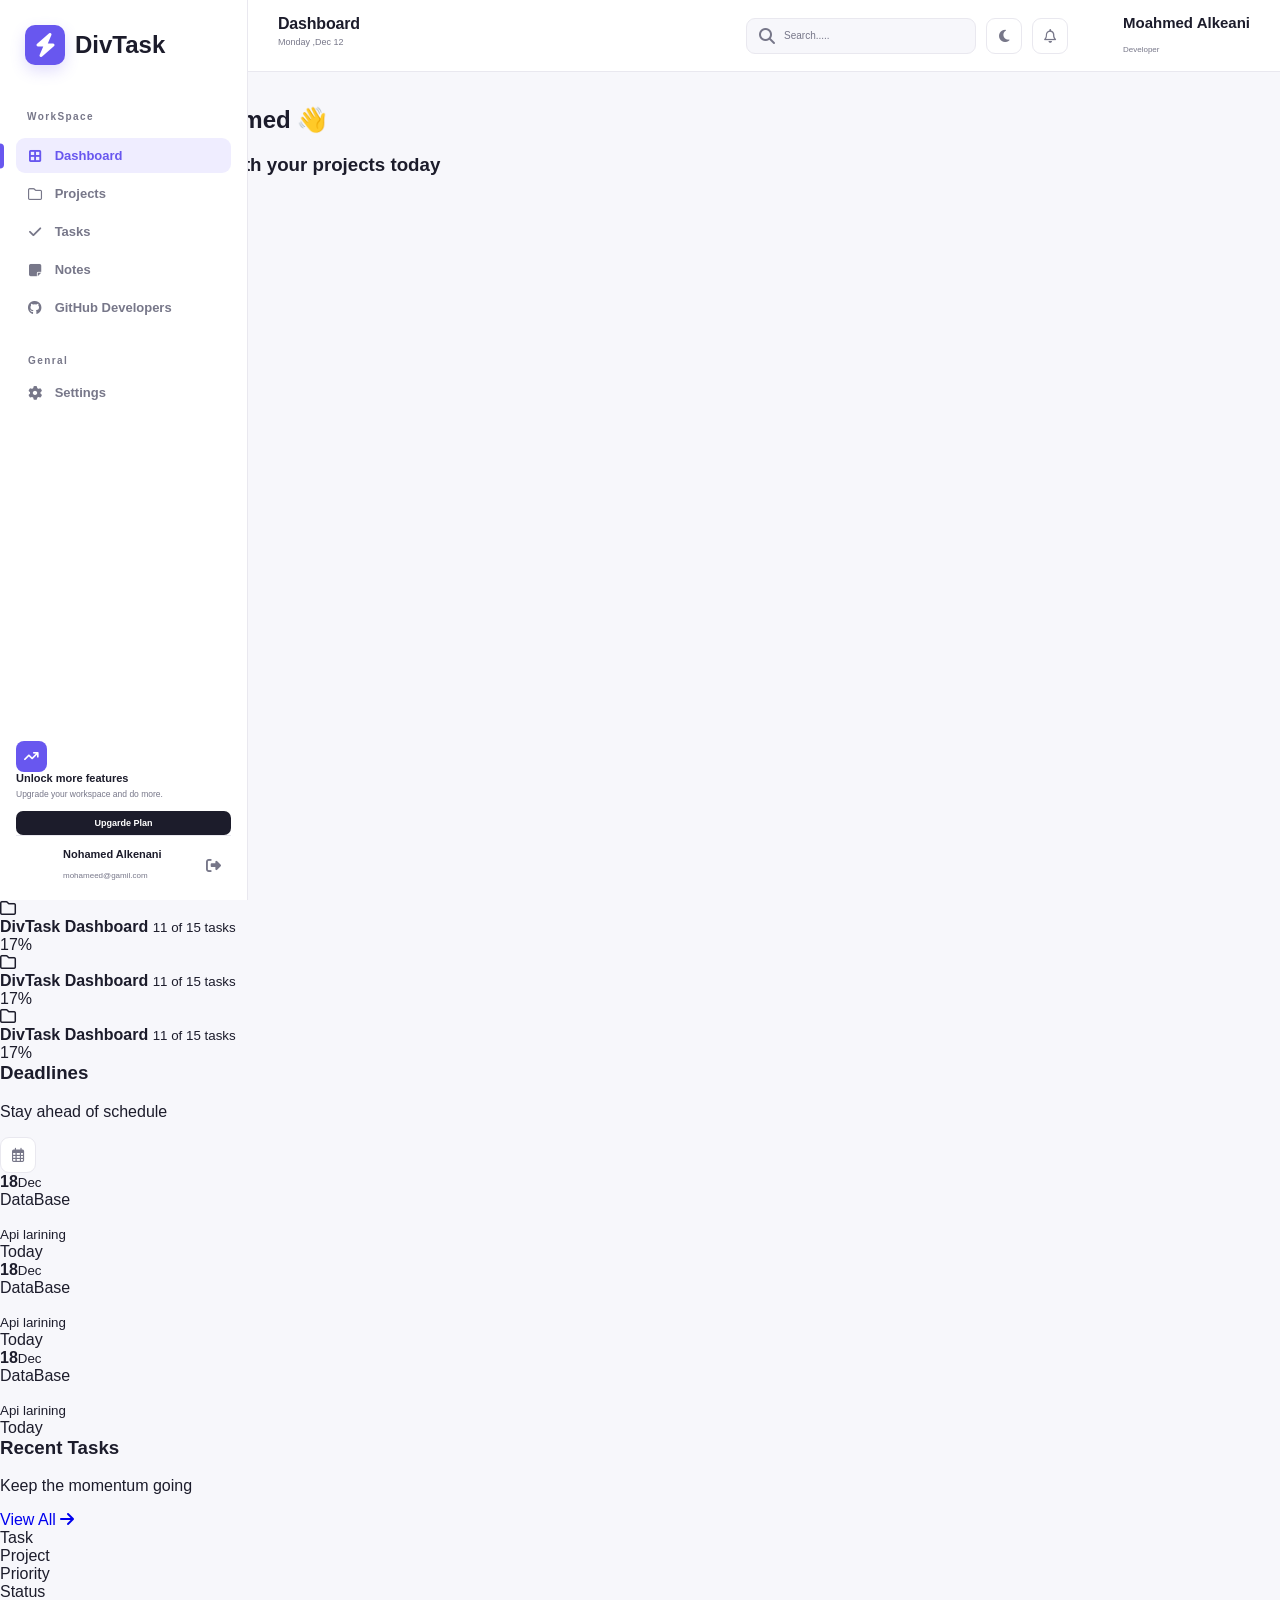
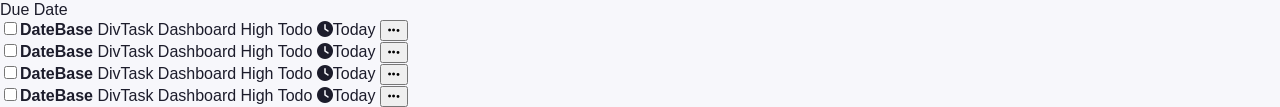
==== index.html @ f451ff5f "setup files , build dashboard layout ,header and NavBar and Stayling" ====
<!doctype html>
<html lang="en">
  <head>
    <meta charset="UTF-8" />
    <meta name="viewport" content="width=device-width, initial-scale=1.0" />
    <!--? Font Awesome -->
    <link
      rel="stylesheet"
      href="https://cdnjs.cloudflare.com/ajax/libs/font-awesome/6.7.2/css/all.min.css"
    />
    <link rel="stylesheet" href="./css/style.css" />
    <link rel="stylesheet" href="./css/responsive.css" />
    <title>Dashboard</title>
  </head>
  <body>
    <!--? Start SideBar Container  -->
    <aside id="sidebar">
      <div class="logo">
        <div class="icon">
          <i class="fa-solid fa-bolt"></i>
        </div>
        DivTask
        <button class="colse-bar">
          <i class="fa-solid fa-xmark"></i>
        </button>
      </div>
      <div class="list">
        <p>WorkSpace</p>
        <nav>
          <ul>
            <li class="active">
              <i class="fa-solid fa-border-all"></i>
              <a href="./index.html">Dashboard</a>
            </li>
            <li>
              <i class="fa-regular fa-folder"></i>
              <a href="./project.html">Projects</a>
            </li>
            <li>
              <i class="fa-solid fa-check"></i>
              <a href="./tasks.html">Tasks</a>
            </li>
            <li>
              <i class="fa-solid fa-note-sticky"></i>
              <a href="./notes.html">Notes</a>
            </li>
            <li>
              <i class="fa-brands fa-github"></i>
              <a href="./developers.html">GitHub Developers</a>
            </li>
            <li class="genral-tittle">
              <p>Genral</p>
            </li>
            <li>
              <i class="fa-solid fa-gear"></i>
              <a href="./settings.html">Settings</a>
            </li>
          </ul>
        </nav>
      </div>
      <!--? SideBar Bottom -->

      <div id="sidebar-bottom">
        <div class="upgarde">
          <i class="fa-solid fa-arrow-trend-up"></i>
          <p>Unlock more features</p>

          <small> Upgrade your workspace and do more.</small>
          <button>Upgarde Plan</button>
        </div>
        <div></div>
        <div class="info-user">
          <div class="imge-profile">MA</div>
          <div>
            <p>Nohamed Alkenani</p>
            <small>mohameed@gamil.com</small>
          </div>
          <button class="log-out">
            <i class="fa-solid fa-right-from-bracket"></i>
          </button>
        </div>
      </div>
    </aside>
    <!--? End SideBar Container  -->

    <!--? Start Header Container  -->
    <header id="header">
      <div class="section-name">
        <button class="btns bar">
          <i class="fa-solid fa-bars"></i>
        </button>
        <div class="barnd">
          <h2>Dashboard</h2>
          <div class="date">
            <p>Monday ,Dec 12</p>
          </div>
        </div>
      </div>
      <div class="header-action">
        <!--? Serach Box -->
        <div class="search-box">
          <input type="text" placeholder="Search....." />
        </div>
        <!--? Dark Mode -->
        <button class="dark-mode-btn btns">
          <i class="fa-solid fa-moon"></i>
        </button>
        <!--? Notifications -->
        <button class="notifications-btn btns">
          <i class="fa-regular fa-bell"></i>
        </button>
        <!--? Notifications  List -->
        <div class="notifications-list card">
          <div class="heading icons">
            <p>Notifications</p>
            <button class="mark-as-read">Mark All As Read</button>
          </div>
          <div class="reslut empty">
            <div class="icon">
              <i class="fa-solid fa-box-open"></i>
            </div>
            <p>You're all caught up. Workspace activity will appear here.</p>
          </div>
        </div>
        <!-- ? User -->
        <div class="header-user">
          <div class="imge-profile">MA</div>
          <div class="name">
            <h2 class="header-profile-name">Moahmed Alkeani</h2>
            <small class="header-profile-role">Developer</small>
          </div>
        </div>
      </div>
    </header>
    <!--? End Header Container  -->

    <!--? Start Dashboard -->
    <main class="page dashboard">
      <!--?  Start Welcome Section  -->
      <section class="welcome-section">
        <p>YOUR WORKSPACE</p>
        <h2>Good morning, Mohamed 👋</h2>
        <h3>Here’s what’s happening with your projects today</h3>
        <div class="control-btn">
          <button class="add-task">
            <i class="fa-solid fa-check"></i>

            Add Task
          </button>

          <button class="new-project">
            <i class="fa-solid fa-plus"></i>

            New Project
          </button>
        </div>
      </section>
      <!--?  End Welcome Section  -->
      <!--?  Start State Section  -->
      <section class="state-grid">
        <!--? Start Project State  -->
        <article class="state-card project">
          <div class="icons">
            <div class="stat-icon red">
              <i class="fa-regular fa-folder"></i>
            </div>
            <button>
              <i class="fa-solid fa-ellipsis"></i>
            </button>
          </div>
          <p>Total Project</p>
          <h2 class="count">20</h2>
          <small class="positive">↗ +2 this month</small>
        </article>
        <!--? End Project State  -->
        <!--? Start Task State  -->
        <article class="state-card task-card">
          <div class="icons">
            <div class="stat-icon green">
              <i class="fa-solid fa-check"></i>
            </div>
            <button>
              <i class="fa-solid fa-ellipsis"></i>
            </button>
          </div>
          <p>Total Tasks</p>
          <h2 class="count">20</h2>
          <small class="positive">↗ +2 this month</small>
        </article>
        <!--? End Task State  -->
        <!--? Start Complite Task State  -->
        <article class="state-card tasks-complited">
          <div class="icons">
            <div class="stat-icon blue">
              <i class="fa-solid fa-border-all"></i>
            </div>
            <button>
              <i class="fa-solid fa-ellipsis"></i>
            </button>
          </div>
          <p>Completed Tasks</p>
          <h2 class="count">10</h2>
          <small class="positive">↗ +2 this month</small>
        </article>
        <!--? End Complite Task State  -->
        <!--? Start Overall Progress State  -->
        <article class="state-card tasks-complited">
          <div class="icons">
            <div class="stat-icon blue">
              <i class="fa-solid fa-check"></i>
            </div>
            <button>
              <i class="fa-solid fa-arrow-trend-up"></i>
            </button>
          </div>
          <p>Completed Tasks</p>
          <h2 class="count">10</h2>
          <div class="sate-value">
            <b>17%</b>
            <div class="mini-range">
              <span>17</span>
            </div>
          </div>
          <small class="positive">↗ +2 this month</small>
        </article>
        <!--? End Overall Progress State  -->
      </section>
      <!--?  End State Section  -->
      <!--? Start Dashboard Grid  -->
      <section class="dashboard-grid">
        <!--? Start Project Progress   -->
        <article class="card progress-panal">
          <div class="heading-card">
            <h3>Project Progress</h3>
            <p class="card-description">Your active projects at a glance</p>
            <a href="./project.html" class="veiw-All">
              View All <i class="fa-solid fa-arrow-right"></i>
            </a>
          </div>
          <div class="project-rows">
            <div class="project-row">
              <div class="stat-icon pruple">
                <i class="fa-regular fa-folder"></i>
              </div>
              <div class="project-info">
                <div>
                  <b>DivTask Dashboard</b>
                  <small>11 of 15 tasks</small>
                </div>
                <div class="progerss">
                  <span class="pruple"></span>
                </div>
                <div class="present">17%</div>
              </div>
            </div>
            <div class="project-row">
              <div class="stat-icon blue">
                <i class="fa-regular fa-folder"></i>
              </div>
              <div class="project-info">
                <div>
                  <b>DivTask Dashboard</b>
                  <small>11 of 15 tasks</small>
                </div>
                <div class="progerss">
                  <span class="blue"></span>
                </div>
                <div class="present">17%</div>
              </div>
            </div>
            <div class="project-row">
              <div class="stat-icon green">
                <i class="fa-regular fa-folder"></i>
              </div>
              <div class="project-info">
                <div>
                  <b>DivTask Dashboard</b>
                  <small>11 of 15 tasks</small>
                </div>
                <div class="progerss">
                  <span class="green"></span>
                </div>
                <div class="present">17%</div>
              </div>
            </div>
          </div>
        </article>
        <!--? End Project Progress   -->
        <!--?  Start Upcoming Deadlines   -->
        <article class="card upcoming-daedlines">
          <div class="heading-card">
            <h3>Deadlines</h3>
            <p class="card-description">Stay ahead of schedule</p>
            <button class="btns">
              <i class="fa-regular fa-calendar-days"></i>
            </button>
          </div>
          <div class="daedlines-rows">
            <div class="deadline-list">
              <div class="icon-date red"><b>18</b><small>Dec</small></div>
              <div class="info">
                <p>DataBase</p>
                <small>Api larining</small>
              </div>
              <div class="day red">Today</div>
            </div>
            <div class="deadline-list">
              <div class="icon-date red"><b>18</b><small>Dec</small></div>
              <div class="info">
                <p>DataBase</p>
                <small>Api larining</small>
              </div>
              <div class="day red">Today</div>
            </div>
            <div class="deadline-list">
              <div class="icon-date red"><b>18</b><small>Dec</small></div>
              <div class="info">
                <p>DataBase</p>
                <small>Api larining</small>
              </div>
              <div class="day red">Today</div>
            </div>
          </div>
        </article>
        <!--?  End Upcoming Deadlines   -->
      </section>
      <!--? End Dashboard Grid  -->

      <!--?  Start Recent Tasks   -->
      <section class="card recent-tasks">
        <div class="heading-card">
          <h3>Recent Tasks</h3>
          <p class="card-description">Keep the momentum going</p>
          <a href="./project.html" class="veiw-All">
            View All <i class="fa-solid fa-arrow-right"></i>
          </a>
        </div>
        <div class="table-rows">
          <div class="table-head">
            <div>Task</div>
            <div>Project</div>
            <div>Priority</div>
            <div>Status</div>
            <div>Due Date</div>
          </div>
          <div class="table-body">
            <div>
              <b> <input type="checkbox" name="" id="" />DateBase </b>
              <span>DivTask Dashboard</span>
              <span class="badge High">High</span>
              <span class="badge Todo">Todo</span>
              <span class="due-date crrunt">
                <i class="fa-solid fa-clock"></i>Today
              </span>
              <button>
                <i class="fa-solid fa-ellipsis"></i>
              </button>
            </div>
            <div>
              <b> <input type="checkbox" name="" id="" />DateBase </b>
              <span>DivTask Dashboard</span>
              <span class="badge High">High</span>
              <span class="badge Todo">Todo</span>
              <span class="due-date crrunt">
                <i class="fa-solid fa-clock"></i>Today
              </span>
              <button>
                <i class="fa-solid fa-ellipsis"></i>
              </button>
            </div>
            <div>
              <b> <input type="checkbox" name="" id="" />DateBase </b>
              <span>DivTask Dashboard</span>
              <span class="badge High">High</span>
              <span class="badge Todo">Todo</span>
              <span class="due-date crrunt">
                <i class="fa-solid fa-clock"></i>Today
              </span>
              <button>
                <i class="fa-solid fa-ellipsis"></i>
              </button>
            </div>
            <div>
              <b> <input type="checkbox" name="" id="" />DateBase </b>
              <span>DivTask Dashboard</span>
              <span class="badge High">High</span>
              <span class="badge Todo">Todo</span>
              <span class="due-date crrunt">
                <i class="fa-solid fa-clock"></i>Today
              </span>
              <button>
                <i class="fa-solid fa-ellipsis"></i>
              </button>
            </div>
          </div>
        </div>
      </section>
      <!--?  End Recent Tasks   -->
    </main>
    <!--? End Dashboard -->
  </body>
</html>
---- css/style.css ----
/* ? Root */

:root {
  font-family: "Inter", sans-serif;
  --primary: #6857ef;
  --primary-soft: #efedff;

  --bg: #f7f7fb;
  --surface: #ffffff;

  --text: #1c1c2b;
  --muted: #777789;

  --border: #e9e8ef;

  --purple: #6857ef;
  --purple-soft: #eeebff;

  --blue: #367de7;
  --blue-soft: #e8f1ff;

  --green: #15987d;
  --green-soft: #e3f7f0;

  --orange: #c18123;
  --orange-soft: #fff2dd;

  --red: #d95566;
  --red-soft: #fff0f1;

  --shadow: 0 8px 30px rgba(37, 31, 76, 0.055);
  --radius: 12px;
  --transition: 0.3s;

  --glass-important-bg: rgba(255, 244, 191, 0.55);
  --glass-important-border: rgba(255, 220, 100, 0.35);
  --glass-normal-bg: rgba(255, 255, 255, 0.55);
  --glass-normal-border: rgba(255, 255, 255, 0.4);
  --glass-blur: 12px;
}
/*? Dark Mode  */

body.dark {
  --bg: #12121a;
  --surface: #1b1b26;

  --text: #f1f0f7;
  --muted: #9b9aaa;

  --border: #30303e;

  --primary-soft: #2c2751;
  --purple-soft: #2c2751;
  --blue-soft: #1e304c;
  --green-soft: #193c34;
  --orange-soft: #44351f;
  --red-soft: #43252c;

  --shadow: 0 10px 30px rgba(0, 0, 0, 0.2);

  --glass-important-bg: rgba(255, 220, 100, 0.18);
  --glass-important-border: rgba(255, 220, 100, 0.25);
  --glass-normal-bg: rgba(255, 255, 255, 0.1);
  --glass-normal-border: rgba(255, 255, 255, 0.15);
}
/*? Global  */
* {
  box-sizing: border-box;
}
html {
  scroll-behavior: smooth;
}
body {
  margin: 0;
  padding: 0;
  background: var(--bg);
  color: var(--text);
  font-family: "Inter", sans-serif;
  transition:
    background var(--transition),
    color var(--transition);
}
button,
input {
  font-family: inherit;
}
button {
  cursor: pointer;
}
a {
  text-decoration: none;
}
p,
h2,
h2,
h3 {
  margin-top: 0;
}

/* ? SideBar  */
#sidebar {
  position: fixed;
  top: 0;
  left: 0;
  width: 248px;
  height: 100vh;
  display: flex;
  flex-direction: column;
  padding: 25px 16px 18px;
  background: var(--surface);
  border-right: 1px solid var(--border);
  z-index: 100;
  transition:
    background var(--transition),
    border-color var(--transition),
    transform var(--transition);
}

/* ? SideBar Logo  */
.logo {
  display: flex;
  align-items: center;
  gap: 10px;
  padding: 0 9px 28px;
  color: var(--text);
  font-size: 24px;
  font-weight: 700;
}
.logo .icon {
  width: 40px;
  height: 40px;
  display: grid;
  place-items: center;
  background: var(--primary);
  color: white;
  border-radius: 10px;
  font-size: 24px;
  box-shadow: 0 6px 15px rgba(104, 87, 239, 0.2);
}
.colse-bar {
  display: none;
  background: none;
  border: none;
  margin-left: 5px;
  color: var(--muted);
  font-size: 25px;
}
.list {
  flex: 1;
}
.list > p {
  margin: 18px 11px 10px;
  color: var(--muted);
  font-size: 10px;
  font-weight: 700;
  letter-spacing: 1.4px;
}
nav ul {
  padding: 0;
}
nav ul li {
  position: relative;
  display: flex;
  align-items: center;
  gap: 12px;
  margin-bottom: 3px;
  padding: 10px 12px;
  color: var(--muted);
  border-radius: 9px;
  font-size: 13px;
  font-weight: 600;
  transition:
    color var(--transition),
    background var(--transition);
}
nav ul li:not(.genral-tittle):hover {
  color: var(--text);
  background: var(--bg);
}
nav ul li i {
  width: 17px;
  text-align: center;
  font-size: 14px;
}
nav ul li a {
  width: 100%;
  font-size: inherit;
  color: inherit;
}

nav em {
  font-style: normal;
  font-size: 10px;
  color: var(--primary);
  background: var(--surface);
  padding: 2px 6px;
  border-radius: 10px;
}

nav ul li.active {
  color: var(--primary);
  background: var(--primary-soft);
}
nav ul li.active::before {
  content: "";
  position: absolute;
  left: -16px;
  top: 50%;
  width: 4px;
  height: 25px;
  background: var(--primary);
  border-radius: 0 5px 5px 0;
  transform: translateY(-50%);
}
nav ul li.genral-tittle {
  margin-top: 20px;
  padding: 10px 12px 6px;
  color: var(--muted);
  font-size: 10px;
  letter-spacing: 1.4px;
}
nav ul li.genral-tittle p {
  margin: 0;
}

/* ? SideBar Bottom */

#sidebar-bottom {
  margin-top: auto;
}
.upgarde > i {
  width: 31px;
  height: 31px;
  min-height: 31px;
  display: grid;
  place-items: center;
  background: var(--primary);
  color: white;
  border-radius: 8px;
  font-size: 13px;
}
.upgarde > div {
  flex: 1;
}
.upgarde > p {
  margin: 0 0 4px;
  color: var(--text);
  font-size: 11px;
  font-weight: 700;
}
.upgarde small {
  display: block;
  color: var(--muted);
  font-size: 8.5px;
  line-height: 1.5;
}
.upgarde button {
  width: 100%;
  margin-top: 10px;
  padding: 7px;
  border: 0;
  border-radius: 7px;
  background: var(--text);
  color: var(--surface);
  font-size: 9px;
  font-weight: 600;
  transition: var(--transition);
}
.upgarde button:hover {
  opacity: 0.85;
}
.info-user {
  display: flex;
  align-items: center;
  gap: 9px;
  padding: 12px 4px 0;
  border-top: 1px solid var(--border);
}
.imge-profile {
  width: 34px;
  height: 34px;
  min-height: 34px;
  display: grid;
  place-items: center;
  background: linear-gradient(145deg, var(--primary));
  color: white;
  border-radius: 9px;
  font-size: 9px;
  font-weight: 700;
}
.info-user > div:nth-child(2) {
  flex: 1;
  min-width: 0;
}
.info-user p {
  margin: 0 0 4px;
  color: var(--text);
  font-size: 11px;
  font-weight: 700;
}
.info-user small {
  color: var(--muted);
  font-size: 8px;
}

.log-out {
  border: 0;
  background-color: transparent;
  color: var(--muted);
  font-size: 15px;
  transition: var(--transition);
}
.log-out:hover {
  color: var(--red);
}
/*? Header */
#header {
  position: sticky;
  top: 0;
  z-index: 50;
  height: 72px;
  margin-left: 248px;
  padding: 0 30px;
  display: flex;
  align-items: center;
  justify-content: space-between;
  background: var(--surface);
  border-bottom: 1px solid var(--border);
  transition:
    background var(--transition),
    border-color var(--transition);
}
.section-name {
  display: flex;
  gap: 10px;
  align-items: center;
  position: relative;
}
.section-name h2 {
  margin: 0 0 4px;
  color: var(--text);
  font-size: 16px;
  letter-spacing: -0.2px;
}
.section-name .date {
  margin: 0;
  color: var(--muted);
  font-size: 9px;
}
.header-action {
  display: flex;
  align-items: center;
  gap: 10px;
}
.search-box {
  position: relative;
}
.search-box::before {
  content: "\f002";
  position: absolute;
  left: 13px;
  top: 50%;
  color: var(--muted);
  font-family: "Font Awesome 6 Free";
  font-weight: 900;
  transform: translateY(-50%);
  pointer-events: none;
}
.search-box input {
  width: 230px;
  height: 36px;
  padding: 0 12px 0 37px;
  outline: none;
  border: 1px solid var(--border);
  border-radius: 9px;
  background: var(--bg);
  color: var(--text);
  font-size: 10px;
  transition: var(--transition);
}
.search-box input::placeholder {
  color: var(--muted);
}

.search-box input:focus {
  border-color: var(--primary);
  box-shadow: 0 0 0 3px var(--primary-soft);
}

/*? Header Btns */
.btns {
  width: 36px;
  height: 36px;
  display: grid;
  place-items: center;
  border: 1px solid var(--border);
  border-radius: 9px;
  background: var(--surface);
  color: var(--muted);
  font-size: 14px;
  transition: var(--transition);
}

.btns:hover {
  color: var(--primary);
  background: var(--primary-soft);
  border-color: var(--primary);
}

.bar {
  display: none;
}

/*? Notifications  */
.notifications-list {
  display: none;
  position: absolute;
  width: 340px;
  overflow: hidden;
  text-align: center;
  top: 61px;
  right: 20px;
}

.notifications-list .heading p {
  margin: 0;
  font-size: 12px;
  font-weight: bold;
}
.notifications-list .heading button {
  font-size: 10px;
  color: var(--primary);
}
.notifications-list .icon {
  color: var(--purple);
  background: var(--purple-soft);
  width: 30px;
  height: 30px;
  font-size: 15px;
  margin: auto auto 15px;
  border-radius: 50%;
  display: flex;
  align-items: center;
  justify-content: center;
}
.notifications-list.open {
  display: block;
}
.notifications-list .reslut {
  padding: 22px 0 26px;
}
.notifications-list .reslut h2 {
  margin: 0;
  color: var(--muted);
  font-size: 14px;
}
/*? Header User  */
.header-user {
  display: flex;
  align-items: center;
  gap: 9px;
  margin-left: 2px;
}
.header-user .name {
  margin: 0 0 3px;
  color: var(--text);
  font-size: 10px;
}
.header-user .name small {
  color: var(--muted);
  font-size: 8px;
}
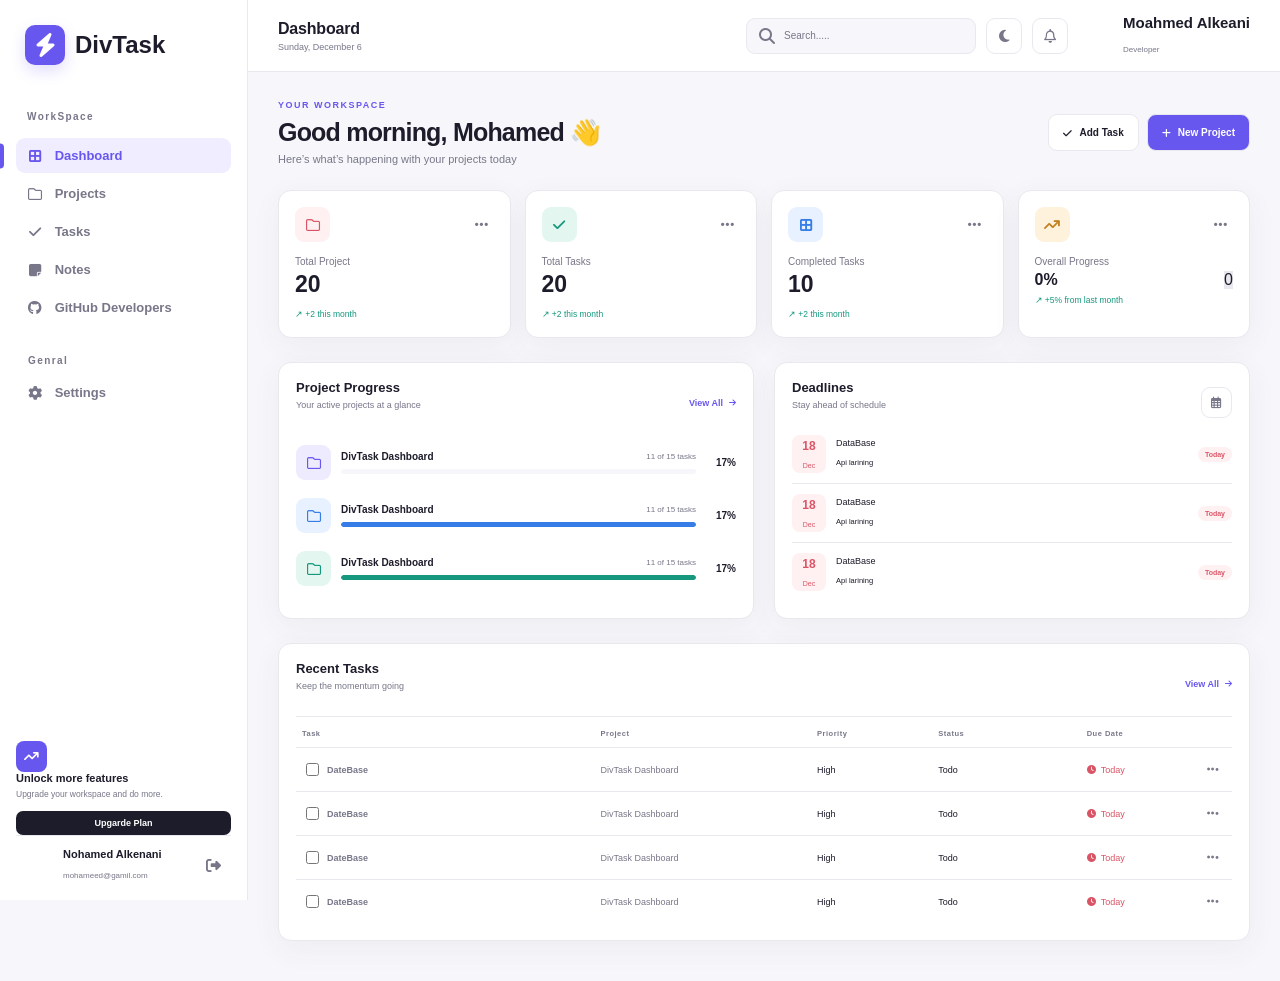
==== commit 30afe136: "Convert SideBar And Header To Components , build Logic Dark And Light Mode And Bulid Time  Logic For" ====
--- a/index.html
+++ b/index.html
@@ -14,133 +14,22 @@
   </head>
   <body>
     <!--? Start SideBar Container  -->
-    <aside id="sidebar">
-      <div class="logo">
-        <div class="icon">
-          <i class="fa-solid fa-bolt"></i>
-        </div>
-        DivTask
-        <button class="colse-bar">
-          <i class="fa-solid fa-xmark"></i>
-        </button>
-      </div>
-      <div class="list">
-        <p>WorkSpace</p>
-        <nav>
-          <ul>
-            <li class="active">
-              <i class="fa-solid fa-border-all"></i>
-              <a href="./index.html">Dashboard</a>
-            </li>
-            <li>
-              <i class="fa-regular fa-folder"></i>
-              <a href="./project.html">Projects</a>
-            </li>
-            <li>
-              <i class="fa-solid fa-check"></i>
-              <a href="./tasks.html">Tasks</a>
-            </li>
-            <li>
-              <i class="fa-solid fa-note-sticky"></i>
-              <a href="./notes.html">Notes</a>
-            </li>
-            <li>
-              <i class="fa-brands fa-github"></i>
-              <a href="./developers.html">GitHub Developers</a>
-            </li>
-            <li class="genral-tittle">
-              <p>Genral</p>
-            </li>
-            <li>
-              <i class="fa-solid fa-gear"></i>
-              <a href="./settings.html">Settings</a>
-            </li>
-          </ul>
-        </nav>
-      </div>
-      <!--? SideBar Bottom -->
-
-      <div id="sidebar-bottom">
-        <div class="upgarde">
-          <i class="fa-solid fa-arrow-trend-up"></i>
-          <p>Unlock more features</p>
-
-          <small> Upgrade your workspace and do more.</small>
-          <button>Upgarde Plan</button>
-        </div>
-        <div></div>
-        <div class="info-user">
-          <div class="imge-profile">MA</div>
-          <div>
-            <p>Nohamed Alkenani</p>
-            <small>mohameed@gamil.com</small>
-          </div>
-          <button class="log-out">
-            <i class="fa-solid fa-right-from-bracket"></i>
-          </button>
-        </div>
-      </div>
-    </aside>
+    <aside id="sidebar"></aside>
     <!--? End SideBar Container  -->
 
     <!--? Start Header Container  -->
-    <header id="header">
-      <div class="section-name">
-        <button class="btns bar">
-          <i class="fa-solid fa-bars"></i>
-        </button>
-        <div class="barnd">
-          <h2>Dashboard</h2>
-          <div class="date">
-            <p>Monday ,Dec 12</p>
-          </div>
-        </div>
-      </div>
-      <div class="header-action">
-        <!--? Serach Box -->
-        <div class="search-box">
-          <input type="text" placeholder="Search....." />
-        </div>
-        <!--? Dark Mode -->
-        <button class="dark-mode-btn btns">
-          <i class="fa-solid fa-moon"></i>
-        </button>
-        <!--? Notifications -->
-        <button class="notifications-btn btns">
-          <i class="fa-regular fa-bell"></i>
-        </button>
-        <!--? Notifications  List -->
-        <div class="notifications-list card">
-          <div class="heading icons">
-            <p>Notifications</p>
-            <button class="mark-as-read">Mark All As Read</button>
-          </div>
-          <div class="reslut empty">
-            <div class="icon">
-              <i class="fa-solid fa-box-open"></i>
-            </div>
-            <p>You're all caught up. Workspace activity will appear here.</p>
-          </div>
-        </div>
-        <!-- ? User -->
-        <div class="header-user">
-          <div class="imge-profile">MA</div>
-          <div class="name">
-            <h2 class="header-profile-name">Moahmed Alkeani</h2>
-            <small class="header-profile-role">Developer</small>
-          </div>
-        </div>
-      </div>
-    </header>
+    <header id="header"></header>
     <!--? End Header Container  -->
 
     <!--? Start Dashboard -->
     <main class="page dashboard">
       <!--?  Start Welcome Section  -->
       <section class="welcome-section">
-        <p>YOUR WORKSPACE</p>
-        <h2>Good morning, Mohamed 👋</h2>
-        <h3>Here’s what’s happening with your projects today</h3>
+        <div>
+          <p>YOUR WORKSPACE</p>
+          <h2 class="user-name">Good morning, Mohamed 👋</h2>
+          <h3>Here’s what’s happening with your projects today</h3>
+        </div>
         <div class="control-btn">
           <button class="add-task">
             <i class="fa-solid fa-check"></i>
@@ -204,24 +93,32 @@
         </article>
         <!--? End Complite Task State  -->
         <!--? Start Overall Progress State  -->
-        <article class="state-card tasks-complited">
+        <article class="state-card">
           <div class="icons">
-            <div class="stat-icon blue">
-              <i class="fa-solid fa-check"></i>
-            </div>
+            <div class="stat-icon orange">
+              <i class="fa-solid fa-arrow-trend-up"></i>
+            </div>
+
             <button>
-              <i class="fa-solid fa-arrow-trend-up"></i>
-            </button>
-          </div>
-          <p>Completed Tasks</p>
-          <h2 class="count">10</h2>
-          <div class="sate-value">
-            <b>17%</b>
-            <div class="mini-range">
-              <span>17</span>
-            </div>
-          </div>
-          <small class="positive">↗ +2 this month</small>
+              <i class="fa-solid fa-ellipsis"></i>
+            </button>
+          </div>
+
+          <p>Overall Progress</p>
+
+          <div class="stat-value">
+            <b>0%</b>
+            <div
+              class="mini-ring"
+              style="
+                background: conic-gradient(var(--primary) 0%, var(--border) 0);
+              "
+            >
+              <span>0</span>
+            </div>
+          </div>
+
+          <small class="positive"> ↗ +5% from last month </small>
         </article>
         <!--? End Overall Progress State  -->
       </section>
@@ -231,15 +128,18 @@
         <!--? Start Project Progress   -->
         <article class="card progress-panal">
           <div class="heading-card">
-            <h3>Project Progress</h3>
-            <p class="card-description">Your active projects at a glance</p>
-            <a href="./project.html" class="veiw-All">
+            <div>
+              <h3>Project Progress</h3>
+              <p class="card-description">Your active projects at a glance</p>
+            </div>
+
+            <a href="./project.html" class="veiw-all">
               View All <i class="fa-solid fa-arrow-right"></i>
             </a>
           </div>
           <div class="project-rows">
             <div class="project-row">
-              <div class="stat-icon pruple">
+              <div class="stat-icon purple">
                 <i class="fa-regular fa-folder"></i>
               </div>
               <div class="project-info">
@@ -247,12 +147,13 @@
                   <b>DivTask Dashboard</b>
                   <small>11 of 15 tasks</small>
                 </div>
-                <div class="progerss">
-                  <span class="pruple"></span>
-                </div>
-                <div class="present">17%</div>
-              </div>
-            </div>
+                <div class="progress">
+                  <span class="purple"></span>
+                </div>
+              </div>
+              <div class="present">17%</div>
+            </div>
+
             <div class="project-row">
               <div class="stat-icon blue">
                 <i class="fa-regular fa-folder"></i>
@@ -262,11 +163,11 @@
                   <b>DivTask Dashboard</b>
                   <small>11 of 15 tasks</small>
                 </div>
-                <div class="progerss">
+                <div class="progress">
                   <span class="blue"></span>
                 </div>
-                <div class="present">17%</div>
-              </div>
+              </div>
+              <div class="present">17%</div>
             </div>
             <div class="project-row">
               <div class="stat-icon green">
@@ -277,11 +178,11 @@
                   <b>DivTask Dashboard</b>
                   <small>11 of 15 tasks</small>
                 </div>
-                <div class="progerss">
+                <div class="progress">
                   <span class="green"></span>
                 </div>
-                <div class="present">17%</div>
-              </div>
+              </div>
+              <div class="present">17%</div>
             </div>
           </div>
         </article>
@@ -289,8 +190,11 @@
         <!--?  Start Upcoming Deadlines   -->
         <article class="card upcoming-daedlines">
           <div class="heading-card">
-            <h3>Deadlines</h3>
-            <p class="card-description">Stay ahead of schedule</p>
+            <div>
+              <h3>Deadlines</h3>
+              <p class="card-description">Stay ahead of schedule</p>
+            </div>
+
             <button class="btns">
               <i class="fa-regular fa-calendar-days"></i>
             </button>
@@ -329,9 +233,12 @@
       <!--?  Start Recent Tasks   -->
       <section class="card recent-tasks">
         <div class="heading-card">
-          <h3>Recent Tasks</h3>
-          <p class="card-description">Keep the momentum going</p>
-          <a href="./project.html" class="veiw-All">
+          <div>
+            <h3>Recent Tasks</h3>
+            <p class="card-description">Keep the momentum going</p>
+          </div>
+
+          <a href="./project.html" class="veiw-all">
             View All <i class="fa-solid fa-arrow-right"></i>
           </a>
         </div>
@@ -345,7 +252,9 @@
           </div>
           <div class="table-body">
             <div>
-              <b> <input type="checkbox" name="" id="" />DateBase </b>
+              <b>
+                <input type="checkbox" name="" id="" /><span>DateBase</span>
+              </b>
               <span>DivTask Dashboard</span>
               <span class="badge High">High</span>
               <span class="badge Todo">Todo</span>
@@ -357,7 +266,9 @@
               </button>
             </div>
             <div>
-              <b> <input type="checkbox" name="" id="" />DateBase </b>
+              <b>
+                <input type="checkbox" name="" id="" /> <span>DateBase</span>
+              </b>
               <span>DivTask Dashboard</span>
               <span class="badge High">High</span>
               <span class="badge Todo">Todo</span>
@@ -369,7 +280,9 @@
               </button>
             </div>
             <div>
-              <b> <input type="checkbox" name="" id="" />DateBase </b>
+              <b>
+                <input type="checkbox" name="" id="" /> <span>DateBase</span>
+              </b>
               <span>DivTask Dashboard</span>
               <span class="badge High">High</span>
               <span class="badge Todo">Todo</span>
@@ -381,7 +294,9 @@
               </button>
             </div>
             <div>
-              <b> <input type="checkbox" name="" id="" />DateBase </b>
+              <b>
+                <input type="checkbox" name="" id="" /> <span>DateBase</span>
+              </b>
               <span>DivTask Dashboard</span>
               <span class="badge High">High</span>
               <span class="badge Todo">Todo</span>
@@ -398,5 +313,7 @@
       <!--?  End Recent Tasks   -->
     </main>
     <!--? End Dashboard -->
+    <script src="./js/sidebar.js"></script>
+    <script src="./js/main.js"></script>
   </body>
 </html>
--- a/css/style.css
+++ b/css/style.css
@@ -95,6 +95,43 @@
 h2,
 h3 {
   margin-top: 0;
+}
+
+/* ? Shared Color */
+.stat-icon.purple,
+.icon-date.purple,
+.day.purple,
+.btns.purple {
+  background: var(--purple-soft);
+  color: var(--purple);
+}
+.stat-icon.blue,
+.icon-date.blue,
+.day.blue,
+.btns.blue {
+  background: var(--blue-soft);
+  color: var(--blue);
+}
+.stat-icon.orange,
+.icon-date.orange,
+.day.orange,
+.btns.orange {
+  background: var(--orange-soft);
+  color: var(--orange);
+}
+.stat-icon.green,
+.icon-date.green,
+.day.green,
+.btns.green {
+  background: var(--green-soft);
+  color: var(--green);
+}
+.stat-icon.red,
+.icon-date.red,
+.day.red,
+.btns.red {
+  background: var(--red-soft);
+  color: var(--red);
 }
 
 /* ? SideBar  */
@@ -470,3 +507,380 @@
   color: var(--muted);
   font-size: 8px;
 }
+
+/* ? Page */
+.page {
+  min-height: calc(100vh - 72px);
+  margin-left: 248px;
+  padding: 28px 30px 40px;
+  animation: feedUp 0.35s ease;
+}
+.welcome-section {
+  display: flex;
+  justify-content: space-between;
+  align-items: center;
+  margin-bottom: 25px;
+}
+.welcome-section > div:first-child > p {
+  margin: 0 0 8px;
+  color: var(--primary);
+  font-size: 9px;
+  font-weight: 800;
+  letter-spacing: 1.5px;
+}
+.welcome-section .user-name {
+  margin: 0 0 6px;
+  color: var(--text);
+  font-size: 25px;
+  letter-spacing: -0.8px;
+}
+
+.welcome-section h3 {
+  margin: 0;
+  color: var(--muted);
+  font-size: 11px;
+  font-weight: 400;
+}
+
+/* ? Action Btn */
+.control-btn {
+  display: flex;
+  gap: 8px;
+}
+
+.add-task,
+.new-project {
+  height: 37px;
+  display: flex;
+  align-items: center;
+  justify-content: center;
+  gap: 7px;
+  padding: 0 14px;
+  border-radius: 9px;
+  font-size: 10px;
+  font-weight: 600;
+  transition: var(--transition);
+}
+.add-task:hover,
+.new-project:hover {
+  transform: translateY(-2px);
+}
+.add-task {
+  background: var(--surface);
+  color: var(--text);
+  border: 1px solid var(--border);
+}
+.new-project {
+  background: var(--primary);
+  color: white;
+  border: 1px solid var(--border);
+}
+/* ? Dashbaord State Grid */
+
+.state-grid {
+  display: grid;
+  grid-template-columns: repeat(4, 1fr);
+  gap: 14px;
+  margin-bottom: 14px;
+}
+.state-card {
+  padding: 16px;
+  background: var(--surface);
+  border: 1px solid var(--border);
+  border-radius: 13px;
+  box-shadow: var(--shadow);
+  transition:
+    transform var(--transition),
+    background var(--transition),
+    border-color var(--transition);
+}
+.state-card:hover {
+  transform: translateY(-2px);
+}
+/* ? icons Container */
+
+.icons {
+  display: flex;
+  align-items: center;
+  justify-content: space-between;
+}
+
+.icons > button {
+  border: 0;
+  background: transparent;
+  color: var(--muted);
+  font-size: 15px;
+}
+.stat-icon {
+  width: 35px;
+  height: 35px;
+  display: grid;
+  place-items: center;
+  border-radius: 9px;
+  font-size: 14px;
+}
+.state-card > p {
+  margin: 14px 0 4px;
+  color: var(--muted);
+  font-size: 10px;
+}
+.state-card > h2 {
+  margin: 0 0 5px;
+  color: var(--text);
+  font-size: 23px;
+}
+.state-card small {
+  color: var(--muted);
+  font-size: 8.5px;
+}
+.state-card small.positive {
+  color: var(--green);
+}
+.stat-value {
+  display: flex;
+  justify-content: space-between;
+  align-items: center;
+}
+.mini-range {
+  width: 27px;
+  height: 27px;
+  border-radius: 50%;
+  background: conic-gradient(var(--primary) 68%, var(--border) 0);
+  display: grid;
+  place-items: center;
+}
+
+/*? Dashboard Grid  */
+
+.dashboard-grid {
+  display: grid;
+  grid-template-columns: repeat(2, minmax(0, 1fr));
+  gap: 20px;
+  margin-top: 24px;
+}
+.card {
+  padding: 17px;
+  background-color: var(--surface);
+  border: 1px solid var(--border);
+  border-radius: 13px;
+  box-shadow: var(--shadow);
+  transition:
+    background var(--transition),
+    border-color var(--transition);
+}
+.heading-card {
+  display: flex;
+  align-items: center;
+  justify-content: space-between;
+}
+.heading-card h3 {
+  margin: 0;
+  color: var(--text);
+  font-size: 13px;
+}
+.heading-card > .btns {
+  width: 31px;
+  height: 31px;
+  font-size: 12px;
+}
+.card-description {
+  margin: 5px 0 15px;
+  color: var(--muted);
+  font-size: 9px;
+}
+.veiw-all {
+  display: flex;
+  align-items: center;
+  cursor: pointer;
+  gap: 6px;
+  border: 0;
+  background: transparent;
+  color: var(--primary);
+  font-size: 9px;
+  font-weight: 600;
+  transition: var(--transition);
+}
+.veiw-all i {
+  font-size: 8px;
+}
+.veiw-all:hover {
+  gap: 9px;
+}
+
+/*? Dashboard Project Rows */
+.project-rows {
+  margin-top: 11px;
+}
+.project-row {
+  display: flex;
+  align-items: center;
+  gap: 10px;
+  padding: 9px 0;
+}
+
+.project-info {
+  flex: 1;
+  min-width: 0;
+}
+.project-info > div:first-child {
+  display: flex;
+  align-items: center;
+  justify-content: space-between;
+  margin-bottom: 7px;
+}
+.project-row b {
+  color: var(--text);
+  font-size: 10px;
+}
+
+.project-info small {
+  color: var(--muted);
+  font-size: 8px;
+}
+
+/* ? Progress Bar */
+
+.progress {
+  width: 100%;
+  height: 5px;
+  overflow: hidden;
+  background: var(--bg);
+  border-radius: 10px;
+}
+.progress span {
+  display: block;
+  height: 100%;
+  border-radius: inherit;
+  transform: width 0.8s ease;
+}
+.progress span.pruple {
+  background: var(--purple);
+}
+.progress span.blue {
+  background: var(--blue);
+}
+.progress span.green {
+  background: var(--green);
+}
+.progress span.orange {
+  background: var(--orange);
+}
+.progress span.red {
+  background: var(--red);
+}
+.present {
+  min-width: 30px;
+  color: var(--text);
+  text-align: right;
+  font-size: 10px;
+  font-weight: 600;
+}
+
+/*? Upcoming Deadline  */
+.deadline-list {
+  display: flex;
+  align-items: center;
+  gap: 10px;
+  padding: 10px 0;
+  border-bottom: 1px solid var(--border);
+}
+.deadline-list:last-child {
+  border-bottom: 0;
+}
+.icon-date {
+  width: 34px;
+  height: 38px;
+  min-width: 34px;
+  display: grid;
+  place-items: center;
+  text-align: center;
+  border-radius: 8px;
+}
+
+.icon-date b {
+  font-size: 12px;
+}
+.icon-date small {
+  font-size: 7px;
+}
+.deadline-list .info {
+  flex: 1;
+  min-width: 0;
+}
+.deadline-list .info {
+  margin: 0 0 4px;
+  color: var(--text);
+  font-size: 9px;
+}
+.day {
+  width: max-content;
+  padding: 4px 7px;
+  border-radius: 10px;
+  font-size: 7px;
+  font-weight: 600;
+}
+/* ? Tasks Table */
+.recent-tasks {
+  margin-top: 24px;
+}
+.table-rows .table-head {
+  padding: 12px 6px 9px;
+  color: var(--muted);
+  font-size: 7.5px;
+  font-weight: 700;
+  letter-spacing: 0.5px;
+  border-top: 1px solid var(--border);
+  margin-top: 10px;
+}
+
+.table-rows .table-head,
+.table-rows .table-body > div {
+  display: grid;
+  grid-template-columns: 2.1fr 1.5fr 0.8fr 1fr 0.75fr 25px;
+  align-items: center;
+  gap: 12px;
+}
+
+.table-rows .table-body > div {
+  padding: 12px 6px;
+  border-top: 1px solid var(--border);
+  font-size: 9px;
+}
+
+.table-rows .table-body div b:first-of-type {
+  display: flex;
+  align-items: center;
+  gap: 5px;
+}
+
+.table-rows .table-body div span:first-of-type {
+  color: var(--muted);
+}
+
+.table-rows .table-body div .due-date {
+  display: flex;
+  align-items: center;
+  gap: 5px;
+}
+
+.table-rows .table-body div .due-date.crrunt {
+  color: var(--red);
+}
+
+.table-rows .table-body div .due-date.tomorrow {
+  color: var(--purple);
+}
+
+.table-rows .table-body div .due-date.other {
+  color: var(--muted);
+}
+
+.table-rows .table-body div > button {
+  background: none;
+  border: none;
+  color: var(--muted);
+}
+
+input[type="checkbox"]:checked + span {
+  text-decoration: line-through;
+}
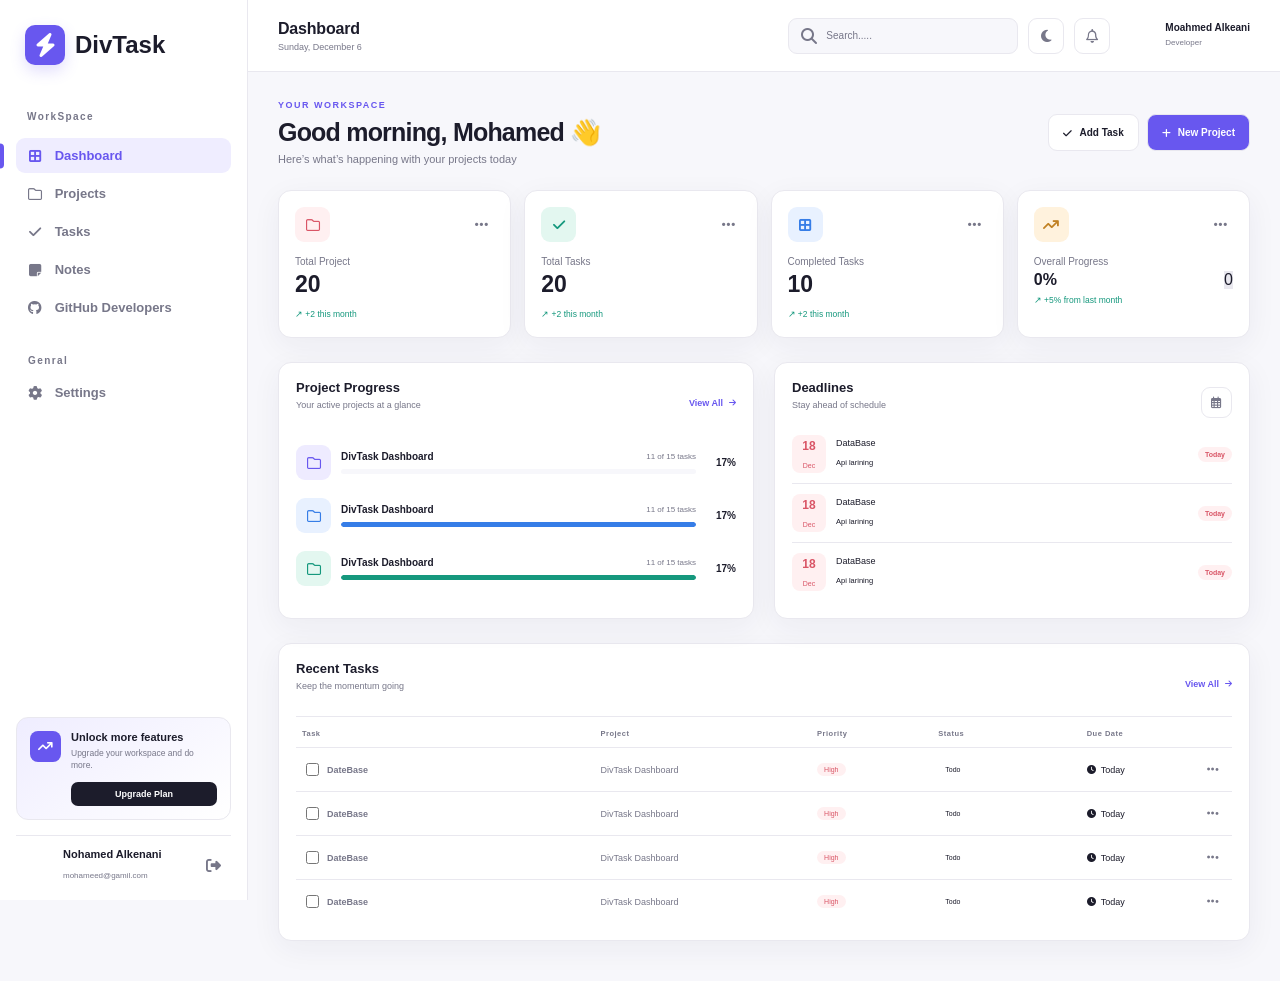
==== commit cf31947a: "Bulid Add Task , Add Project and Add Note In All Page" ====
--- a/index.html
+++ b/index.html
@@ -13,6 +13,10 @@
     <title>Dashboard</title>
   </head>
   <body>
+    <!--? Start Mobile Overlay  -->
+    <div class="mobile-overlay"></div>
+    <!--? End Mobile Overlay  -->
+
     <!--? Start SideBar Container  -->
     <aside id="sidebar"></aside>
     <!--? End SideBar Container  -->
@@ -314,6 +318,7 @@
     </main>
     <!--? End Dashboard -->
     <script src="./js/sidebar.js"></script>
-    <script src="./js/main.js"></script>
+    <script type="module" src="./js/main.js"></script>
+    <script type="module" src="./js/dashboard.js"></script>
   </body>
 </html>
--- a/css/style.css
+++ b/css/style.css
@@ -115,23 +115,56 @@
 .stat-icon.orange,
 .icon-date.orange,
 .day.orange,
-.btns.orange {
+.btns.orange,
+.badge.Meduim {
   background: var(--orange-soft);
   color: var(--orange);
 }
 .stat-icon.green,
 .icon-date.green,
 .day.green,
-.btns.green {
+.btns.green,
+.badge.low {
   background: var(--green-soft);
   color: var(--green);
 }
 .stat-icon.red,
 .icon-date.red,
 .day.red,
-.btns.red {
+.btns.red,
+.badge.High {
   background: var(--red-soft);
   color: var(--red);
+}
+
+/* ? Task Padges */
+
+.badge {
+  width: max-content;
+  padding: 3px 7px;
+  border-radius: 10px;
+  font-size: 7px;
+  font-weight: 600px;
+}
+.badge.state-in-Progress {
+  color: var(--orange);
+  background: var(--orange-soft);
+}
+.badge.state-in-Complited {
+  color: var(--green);
+  background: var(--green-soft);
+}
+.badge.state-in-Overdue {
+  color: var(--red);
+  background: var(--red-soft);
+}
+.badge.state-in-Todo {
+  color: var(--primary);
+  background: var(--primary-soft);
+}
+.badge.type {
+  color: var(--purple);
+  background: var(--purple-soft);
 }
 
 /* ? SideBar  */
@@ -153,6 +186,19 @@
     transform var(--transition);
 }
 
+#sidebar.open {
+  transform: translateX(0);
+}
+.mobile-overlay {
+  display: none;
+  position: fixed;
+  inset: 0;
+  background: #0006;
+  z-index: 70;
+}
+.mobile-overlay.show {
+  display: block;
+}
 /* ? SideBar Logo  */
 .logo {
   display: flex;
@@ -174,7 +220,7 @@
   font-size: 24px;
   box-shadow: 0 6px 15px rgba(104, 87, 239, 0.2);
 }
-.colse-bar {
+.close-bar {
   display: none;
   background: none;
   border: none;
@@ -265,10 +311,21 @@
 #sidebar-bottom {
   margin-top: auto;
 }
-.upgarde > i {
+.upgrade {
+  display: flex;
+  align-items: flex-start;
+  gap: 10px;
+  margin-bottom: 15px;
+  padding: 13px;
+  background: linear-gradient(145deg, var(--primary-soft), var(--surface));
+  border: 1px solid var(--border);
+  border-radius: 12px;
+}
+
+.upgrade > i {
   width: 31px;
   height: 31px;
-  min-height: 31px;
+  min-width: 31px;
   display: grid;
   place-items: center;
   background: var(--primary);
@@ -276,22 +333,26 @@
   border-radius: 8px;
   font-size: 13px;
 }
-.upgarde > div {
+
+.upgrade > div {
   flex: 1;
 }
-.upgarde > p {
+
+.upgrade p {
   margin: 0 0 4px;
   color: var(--text);
   font-size: 11px;
   font-weight: 700;
 }
-.upgarde small {
+
+.upgrade small {
   display: block;
   color: var(--muted);
   font-size: 8.5px;
   line-height: 1.5;
 }
-.upgarde button {
+
+.upgrade button {
   width: 100%;
   margin-top: 10px;
   padding: 7px;
@@ -303,7 +364,8 @@
   font-weight: 600;
   transition: var(--transition);
 }
-.upgarde button:hover {
+
+.upgrade button:hover {
   opacity: 0.85;
 }
 .info-user {
@@ -503,6 +565,14 @@
   color: var(--text);
   font-size: 10px;
 }
+.header-profile-name {
+  margin: 0;
+}
+.header-user .name h2 {
+  margin: 0 0 3px;
+  color: var(--text);
+  font-size: 10px;
+}
 .header-user .name small {
   color: var(--muted);
   font-size: 8px;
@@ -515,27 +585,31 @@
   padding: 28px 30px 40px;
   animation: feedUp 0.35s ease;
 }
-.welcome-section {
+.welcome-section,
+.page-heading {
   display: flex;
   justify-content: space-between;
   align-items: center;
   margin-bottom: 25px;
 }
-.welcome-section > div:first-child > p {
+.welcome-section > div:first-child > p,
+.page-heading div:first-child > p {
   margin: 0 0 8px;
   color: var(--primary);
   font-size: 9px;
   font-weight: 800;
   letter-spacing: 1.5px;
 }
-.welcome-section .user-name {
+.welcome-section .user-name,
+.page-heading .user-name {
   margin: 0 0 6px;
   color: var(--text);
   font-size: 25px;
   letter-spacing: -0.8px;
 }
 
-.welcome-section h3 {
+.welcome-section h3,
+.page-heading h3 {
   margin: 0;
   color: var(--muted);
   font-size: 11px;
@@ -549,7 +623,8 @@
 }
 
 .add-task,
-.new-project {
+.new-project,
+.new-note {
   height: 37px;
   display: flex;
   align-items: center;
@@ -562,7 +637,8 @@
   transition: var(--transition);
 }
 .add-task:hover,
-.new-project:hover {
+.new-project:hover,
+.new-note:hover {
   transform: translateY(-2px);
 }
 .add-task {
@@ -570,17 +646,177 @@
   color: var(--text);
   border: 1px solid var(--border);
 }
-.new-project {
+.new-project,
+.new-note {
   background: var(--primary);
   color: white;
   border: 1px solid var(--border);
 }
+
+/*? Btn Overlay */
+
+.btn-overlay {
+  display: none;
+  position: fixed;
+  z-index: 101;
+  inset: 0;
+  background: #11102c84;
+  backdrop-filter: blur(4px);
+  animation: feedIn 0.2s;
+}
+.btn-overlay.show {
+  display: grid;
+}
+/*? Add Task And Add Project Modals */
+.add-list,
+.project-list {
+  position: fixed;
+  left: 50%;
+  top: 50%;
+  transform: translate(-50%, -50%);
+  z-index: 102;
+  display: none;
+  width: 470px;
+  max-width: 100vw;
+  padding: 15px;
+}
+.add-list.show,
+.project-list.show {
+  display: block;
+}
+.modal {
+  width: 440px;
+  max-width: 100%;
+  max-height: 92vh;
+  overflow: hidden;
+  background: var(--surface);
+  border: 1px solid var(--border);
+  border-radius: 15px;
+  box-shadow: 0 30px 80px #0004;
+}
+.modal-head {
+  display: flex;
+  align-items: center;
+  gap: 11px;
+  padding: 17px;
+  border-bottom: 1px solid var(--border);
+  position: relative;
+  z-index: 200;
+}
+.modal-head .modal-icon {
+  width: 36px;
+  height: 36px;
+  display: grid;
+  place-items: center;
+  border-radius: 9px;
+  background: var(--primary-soft);
+  color: var(--primary);
+}
+.modal-head > div:nth-child(2) {
+  flex: 1;
+}
+.modal-head h2 {
+  font-size: 14px;
+  margin: 0;
+}
+.modal-head p {
+  font-size: 8px;
+  color: var(--muted);
+  margin: 4px 0 0;
+}
+.modal-head button {
+  background: none;
+  border: none;
+  font-size: 18px;
+}
+
+.modal-body {
+  display: grid;
+  grid-template-columns: 1fr 1fr;
+  gap: 13px;
+  padding: 17px;
+}
+.modal-body label:nth-child(2) {
+  grid-column: 1/-1;
+}
+.modal-body textarea {
+  height: 70px;
+}
+
+.color-row {
+  display: flex;
+  gap: 7px;
+  margin-top: 8px;
+}
+.color-row button {
+  width: 22px;
+  height: 22px;
+  border: 2px solid var(--surface);
+  outline: 1px solid var(--border);
+  border-radius: 50%;
+  transition: var(--transition);
+}
+.color-row button:first-child {
+  background: var(--purple);
+}
+.color-row button:nth-child(2) {
+  background: var(--red);
+}
+.color-row button:nth-child(3) {
+  background: var(--green);
+}
+.color-row button:nth-child(4) {
+  background: var(--orange);
+}
+.color-row button:nth-child(5) {
+  background: var(--blue);
+}
+.color-row button.active {
+  transform: scale(1.3);
+}
+/*? Modal Footer  */
+.modal-foot {
+  display: flex;
+  justify-content: flex-end;
+  gap: 8px;
+  padding: 13px 17px;
+  border-top: 1px solid var(--border);
+}
+.modal-foot .btn {
+  height: 37px;
+  border-radius: 9px;
+  padding: 0 14px;
+  display: inline-flex;
+  gap: 7px;
+  align-items: center;
+  justify-content: center;
+  font-size: 11px;
+  font-weight: 600;
+  transition: 0.2s;
+  border: none;
+}
+.modal-foot .btn:hover {
+  transform: translateY(-2px);
+}
+.modal-foot .create-task,
+.modal-foot .create-note {
+  color: white;
+  background: var(--primary);
+  border: 1px solid var(--primary);
+  box-shadow: 0 7px 16px #6857ef30;
+}
+.modal-foot .cancel {
+  color: var(--text);
+  background: var(--surface);
+  border: 1px solid var(--border);
+}
+
 /* ? Dashbaord State Grid */
 
 .state-grid {
   display: grid;
   grid-template-columns: repeat(4, 1fr);
-  gap: 14px;
+  gap: 13px;
   margin-bottom: 14px;
 }
 .state-card {
@@ -820,7 +1056,9 @@
   font-weight: 600;
 }
 /* ? Tasks Table */
-.recent-tasks {
+
+.recent-tasks,
+.task-table {
   margin-top: 24px;
 }
 .table-rows .table-head {
@@ -863,15 +1101,15 @@
   gap: 5px;
 }
 
-.table-rows .table-body div .due-date.crrunt {
+.table-rows .table-body div .due-day.crrunt {
   color: var(--red);
 }
 
-.table-rows .table-body div .due-date.tomorrow {
+.table-rows .table-body div .due-day.tomorrow {
   color: var(--purple);
 }
 
-.table-rows .table-body div .due-date.other {
+.table-rows .table-body div .due-day.other {
   color: var(--muted);
 }
 
@@ -884,3 +1122,535 @@
 input[type="checkbox"]:checked + span {
   text-decoration: line-through;
 }
+
+/*? Animation   */
+
+@keyframes feedUp {
+  from {
+    opacity: 0;
+    transform: translateY(8px);
+  }
+  to {
+    opacity: 1;
+    transform: translateY(0);
+  }
+}
+
+/* ? tolbar  */
+
+.tolbar {
+  display: flex;
+  flex-wrap: wrap;
+  gap: 20px;
+}
+.tolbar .search-box input {
+  width: 300px;
+}
+
+.tolbar button {
+  border: 1px solid var(--border);
+  background: var(--surface);
+  color: var(--muted);
+  border-radius: 8px;
+  padding: 8px 12px;
+  font-size: 9.5px;
+}
+.tolbar button.active {
+  background: var(--primary-soft);
+  color: var(--primary);
+  border-color: #cfc8ff;
+}
+.project .cards {
+  display: grid;
+  grid-template-columns: repeat(auto-fill, minmax(290px, 1fr));
+  gap: 14px;
+  margin-top: 50px;
+}
+
+/*? Project Items Action  */
+
+.item-actions {
+  position: relative;
+}
+
+.item-actions summary {
+  display: flex;
+  cursor: pointer;
+  list-style: none;
+  color: var(--muted);
+  font-size: 12px;
+}
+
+.item-actions > div {
+  display: none;
+  position: absolute;
+  right: 0;
+  top: 120%;
+  z-index: 60;
+  min-width: 112px;
+  padding: 4px;
+  background: var(--surface);
+  border: 1px solid var(--border);
+  border-radius: 12px;
+  box-shadow: var(--shadow);
+}
+
+.item-actions > div.open {
+  display: block;
+}
+
+.item-actions button {
+  width: 100%;
+  display: flex;
+  align-items: center;
+  gap: 8px;
+  padding: 8px;
+  text-align: left;
+  border: 0;
+  background: none;
+  color: var(--text);
+  font-size: 12px;
+  border-radius: 10px;
+}
+
+.item-actions button:hover {
+  background: var(--primary-soft);
+}
+
+/*? Project Card  */
+
+.project .cards > div .project-card {
+  flex: 1;
+}
+.project .cards .project-card {
+  background: var(--surface);
+  border: 1px solid var(--border);
+  box-shadow: var(--shadow);
+  border-radius: 15px;
+  padding: 14px;
+  transition: var(--transition);
+}
+.project .card .project-card:hover {
+  transform: translateY(-2px);
+}
+
+.project .project-card .project-meta {
+  display: flex;
+  justify-content: space-between;
+  margin: 15px 0;
+}
+.project .project-card h3 {
+  color: var(--text);
+  font-size: 13px;
+  margin: 11px 0 16px;
+}
+.project .project-card p {
+  font-size: 9px;
+  line-height: 1.6;
+}
+
+.project .project-card .info > div {
+  display: flex;
+  justify-content: space-between;
+}
+
+.project .project-card .info span {
+  display: flex;
+  width: 50%;
+  height: 5px;
+  border-radius: 10px;
+}
+
+.project .project-card .info span.purple {
+  background: var(--purple);
+}
+.project .project-card .info span.red {
+  background: var(--red);
+}
+.project .project-card .info span.green {
+  background: var(--green);
+}
+.project .project-card .info span.orange {
+  background: var(--orange);
+}
+.project .project-card .info span.blue {
+  background: var(--blue);
+}
+
+.project .project-card .project-card-foot {
+  display: flex;
+  justify-content: space-between;
+  color: var(--muted);
+  margin-top: 13px;
+  padding-top: 12px;
+  font-size: 8px;
+  border-top: 1px solid var(--border);
+}
+.project .project-card .project-card-foot span {
+  display: flex;
+  gap: 5px;
+}
+.project .project-card .open-project {
+  width: 100%;
+  color: var(--primary);
+  justify-content: center;
+  align-items: center;
+  margin-top: 13px;
+  font-size: 9px;
+  font-weight: 600;
+  background: var(--primary-soft);
+  border-width: 0;
+  border-style: none;
+  border-color: currentColor;
+  border-image: none;
+  border-radius: 8px;
+  gap: 4px;
+  padding: 8px;
+}
+
+/*? Tasks Summary */
+.task-summray,
+.note-summary {
+  display: grid;
+  grid-template-columns: repeat(4, 1fr);
+  gap: 13px;
+  margin-top: 50px;
+}
+.task-summray .card,
+.note-summary .card {
+  display: flex;
+  align-items: center;
+  gap: 10px;
+  padding: 12px 14px;
+  background: var(--surface);
+  border: 1px solid var(--border);
+  border-radius: 11px;
+}
+.task-summray .card .info h3,
+.note-summary .card .info h3 {
+  margin: 0 0 5px 0;
+  color: var(--text);
+}
+
+.task-summray .card .info p,
+.note-summary .card .info p {
+  font-size: 10px;
+  color: var(--muted);
+}
+
+/* ? Note Summary */
+.note-section .note-summary {
+  grid-template-columns: repeat(3, 1fr);
+  margin: 50px 0;
+}
+.note-section .search-box input {
+  width: 500px;
+}
+.note-section .note-cards {
+  display: grid;
+  grid-template-columns: repeat(auto-fill, minmax(290px, 1fr));
+  gap: 14px;
+  margin-top: 25px;
+}
+.note-cards .card {
+  padding: 19px;
+  min-height: 210px;
+  display: flex;
+  flex-direction: column;
+  justify-content: space-between;
+}
+.note-cards .card.important {
+  background: var(--glass-important-bg);
+  backdrop-filter: blur(var(--glass-blur));
+  border: 1px solid var(--glass-important-border);
+}
+.note-cards .card.normal {
+  background: var(--glass-normal-bg);
+  backdrop-filter: blur(var(--glass-blur));
+  border: 1px solid var(--glass-normal-border);
+}
+.note-section .note-cards .card div {
+  display: flex;
+  justify-content: space-between;
+  color: var(--muted);
+}
+.note-section .note-cards .card div .add-del {
+  cursor: pointer;
+  display: flex;
+  gap: 10px;
+}
+.note-section .note-cards .card div .add-del button {
+  padding: 0;
+  width: 24px;
+  height: 24px;
+  display: grid;
+  place-items: center;
+  background: none;
+  border: 0;
+  color: var(--muted);
+  cursor: pointer;
+  font-size: 12px;
+  transition:
+    color var(--transition),
+    transform var(--transition);
+}
+.note-section .note-cards .card div .add-del button:hover {
+  color: var(--primary);
+  transform: translateY(-2px);
+}
+.note-section .note-cards .card > b {
+  font-size: 13px;
+  overflow-wrap: anywhere;
+}
+.note-section .note-cards .card > p {
+  font-size: 12px;
+  color: var(--muted);
+  display: -webkit-box;
+  overflow: hidden;
+  overflow-wrap: anywhere;
+}
+
+.note-section .note-cards .card > span {
+  color: var(--muted);
+  margin-top: 40px;
+  font-size: 10px;
+}
+
+/*? Developer Page */
+.developer .github-hero {
+  text-align: center;
+  margin-top: 40px;
+}
+.developer .github-hero .icon {
+  background: var(--text);
+  width: 50px;
+  height: 50px;
+  font-size: 30px;
+  margin: auto auto 15px;
+  color: var(--bg);
+  display: flex;
+  justify-content: center;
+  align-items: center;
+  border-radius: 15px;
+}
+
+.developer .github-hero p {
+  font-size: 9px;
+  letter-spacing: 1.5px;
+  font-weight: 800;
+  color: var(--primary);
+  margin: 0 0 8px;
+}
+.developer .github-hero h1 {
+  font-size: 27px;
+  margin: 0 0 8px;
+  letter-spacing: -1px;
+}
+.developer .github-hero h3 {
+  font-size: 11.5px;
+  color: var(--muted);
+  font-weight: 400;
+  margin: 0;
+}
+.developer .github-hero .tolbar {
+  margin-top: 20px;
+  justify-content: center;
+}
+.developer .github-hero .tolbar button {
+  background: var(--primary);
+  color: #fff;
+  font-weight: bold;
+  transition: var(--transition);
+}
+.developer .github-hero .tolbar button:hover {
+  transform: translateY(-2px);
+}
+.developer .result-search {
+  margin-top: 50px;
+}
+.developer .empty-result {
+  text-align: center;
+  margin-top: 100px;
+}
+.developer .empty-result > div {
+  color: var(--purple);
+  background: var(--purple-soft);
+  width: 70px;
+  height: 70px;
+  font-size: 35px;
+  margin: auto auto 15px;
+  border-radius: 50%;
+  display: flex;
+  justify-content: center;
+  align-items: center;
+}
+.developer .empty-result h2 {
+  color: var(--muted);
+  font-size: 14px;
+}
+.developer .empty-result p {
+  color: var(--muted);
+  font-size: 11px;
+}
+
+/*? Settings Page */
+.settings-section .settings-layout .profile-edit {
+  display: flex;
+  flex-wrap: wrap;
+  gap: 15px;
+}
+.profile-edit .instructs button {
+  height: 37px;
+  border-radius: 9px;
+  padding: 0 14px;
+  display: inline-flex;
+  gap: 7px;
+  align-items: center;
+  justify-content: center;
+  font-size: 11px;
+  font-width: 600;
+  transition: 0.2s;
+  color: var(--text);
+  background: var(--surface);
+  border: 1px solid var(--border);
+}
+.profile-edit .instructs button:hover {
+  transform: translateY(-2px);
+}
+.profile-edit .instructs p {
+  color: var(--muted);
+  font-size: 9px;
+  margin-top: 10px;
+  font-width: 700;
+}
+.settings-layout .form-grid {
+  display: grid;
+  grid-template-columns: 1fr 1fr;
+  gap: 12px;
+}
+.settings-layout .form-grid label {
+  font-size: 9px;
+  font-weight: 600;
+}
+.settings-layout .form-grid label.full {
+  grid-column: 1/-1;
+}
+textarea {
+  padding: 0;
+  margin-top: 12px;
+}
+.imge-profile.has-photo {
+  background-size: cover;
+  background-position: center;
+  background-repeat: no-repeat;
+  color: transparent;
+}
+/* ?Settings Action */
+.settings-actions {
+  display: flex;
+  justify-content: flex-end;
+  gap: 8px;
+  margin-top: 18px;
+  padding-top: 15px;
+  border-top: 1px solid var(--border);
+}
+
+.settings-actions button {
+  height: 37px;
+  border-radius: 9px;
+  padding: 0 14px;
+  display: inline-flex;
+  gap: 7px;
+  align-items: center;
+  justify-content: center;
+  font-size: 11px;
+  font-weight: 600;
+  border: none;
+  transition: 0.2s;
+  cursor: pointer;
+}
+
+.settings-actions button:hover {
+  transform: translateY(-2px);
+}
+
+.settings-actions .save-profile {
+  color: white;
+  background: var(--primary);
+  border: 1px solid var(--primary);
+  box-shadow: 0 7px 16px #6857ef30;
+}
+
+.settings-actions .reset-profile {
+  color: var(--text);
+  background: var(--surface);
+  border: 1px solid var(--border);
+}
+
+/*? Settings Data  */
+.settings-section .settings-layout {
+  display: grid;
+  grid-template-columns: 1fr 1fr;
+  gap: 13px;
+  align-items: start;
+}
+
+.settings-section .settings-layout .profile-edit {
+  margin-bottom: 20px;
+}
+
+.settings-section .settings-data .heading-card p {
+  margin: 0;
+  color: var(--muted);
+  font-size: 9px;
+  font-weight: 600;
+}
+
+.settings-section .data-rows {
+  display: grid;
+  gap: 9px;
+  margin-top: 16px;
+}
+
+.settings-section .data-rows div {
+  display: flex;
+  align-items: center;
+  justify-content: space-between;
+  padding: 9px 12px;
+  background: var(--bg);
+  border: 1px solid var(--border);
+  border-radius: 9px;
+  font-size: 10px;
+  font-weight: 600;
+}
+
+.settings-section .data-rows span {
+  color: var(--muted);
+}
+
+.settings-section .data-rows b {
+  color: var(--primary);
+}
+
+/*? Shard From Inputs  */
+.form-grid input,
+.form-grid textarea,
+.modal-body input,
+.modal-body textarea,
+.modal-body select {
+  display: block;
+  width: 100%;
+  box-sizing: border-box;
+  margin-top: 6px;
+  padding: 9px;
+  border: 1px solid var(--border);
+  border-radius: 8px;
+  background: var(--bg);
+  color: var(--text);
+  outline: 0;
+  font-size: 10px;
+}
+textarea {
+  height: 65px;
+  resize: none;
+}
--- a/css/responsive.css
+++ b/css/responsive.css
@@ -0,0 +1,150 @@
+/*? Tablets & Small Laptops */
+
+@media (max-width: 1190px) {
+  /*? Layout */
+
+  .page,
+  #header {
+    margin-left: 0;
+  }
+
+  /*? Sidebar */
+
+  #sidebar {
+    transform: translateX(-100%);
+    box-shadow: 20px 0 50px #0002;
+  }
+
+  #sidebar.open .close-bar {
+    display: block;
+  }
+
+  .bar {
+    display: block;
+  }
+
+  .close-bar {
+    display: none;
+  }
+
+  /*? Header */
+
+  .header-action .search-box {
+    display: none;
+  }
+
+  /*? Dashboard */
+
+  .dashboard-grid {
+    grid-template-columns: 1fr;
+    gap: 5px;
+  }
+}
+
+/*? Tablets */
+
+@media (max-width: 1110px) {
+  /*? Summary Grids */
+
+  .state-grid,
+  .task-summary,
+  .note-section .note-summary {
+    grid-template-columns: repeat(2, 1fr);
+  }
+}
+
+/*? Mobile */
+
+@media (max-width: 768px) {
+  /*? Brand */
+
+  .brand h2 {
+    font-size: 14px;
+  }
+
+  .brand .date {
+    font-size: 7px;
+  }
+
+  /*? Single-Column Grids */
+
+  .state-grid,
+  .task-summray,
+  .note-section .note-summary,
+  .repo-grid {
+    grid-template-columns: 1fr;
+  }
+
+  /*? Page Headings */
+
+  .welcome-section .user-name {
+    font-size: 15px;
+  }
+
+  .welcome-section h3 {
+    font-size: 10px;
+  }
+
+  .page-heading {
+    gap: 12px;
+  }
+
+  .page-heading > div p {
+    font-size: 7px !important;
+  }
+
+  .page-heading > div h2 {
+    font-size: 20px !important;
+  }
+
+  .page-heading > div h3 {
+    font-size: 9px !important;
+  }
+
+  .add-list,
+  .project-list {
+    padding: 10px;
+  }
+
+  /*? Action Buttons */
+
+  .new-project,
+  .add-task {
+    padding: 0 8px;
+    font-size: 10px;
+  }
+
+  /*? Tasks Table */
+
+  .task-table .table-rows .table-body div {
+    font-size: 4px;
+    padding: 4px 3px;
+  }
+
+  .task-table .table-rows .table-body div input {
+    width: 8px;
+  }
+
+  /*? Notes */
+
+  .note-section .search-box input {
+    width: 100%;
+  }
+
+  /*? Settings */
+
+  .settings-section .settings-layout,
+  .settings-layout .form-grid {
+    grid-template-columns: 1fr;
+  }
+
+  .settings-actions {
+    justify-content: stretch;
+  }
+
+  .settings-actions button {
+    flex: 1;
+  }
+
+  /*? Developers */
+}
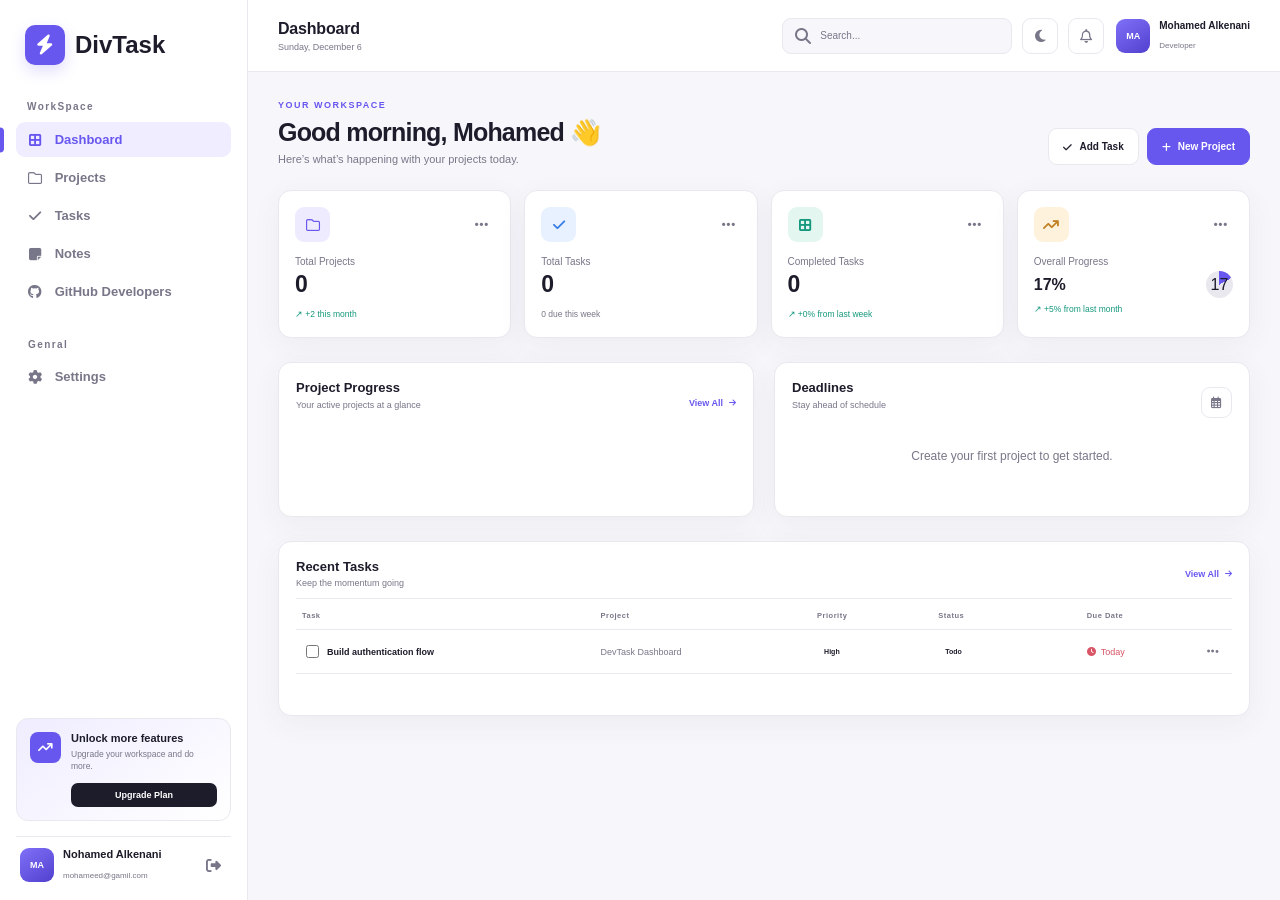
==== commit eff60376: "Bulid Project Page Logic And Edit Class And Remover Sttactic Info In Project Page" ====
--- a/index.html
+++ b/index.html
@@ -1,39 +1,56 @@
 <!doctype html>
+
 <html lang="en">
   <head>
     <meta charset="UTF-8" />
+    <link rel="icon" type="image/svg+xml" href="./assets/favicon.svg" />
     <meta name="viewport" content="width=device-width, initial-scale=1.0" />
-    <!--? Font Awesome -->
+
+    <!-- Font Awesome -->
     <link
       rel="stylesheet"
       href="https://cdnjs.cloudflare.com/ajax/libs/font-awesome/6.7.2/css/all.min.css"
     />
+
+    <!-- Main CSS -->
     <link rel="stylesheet" href="./css/style.css" />
     <link rel="stylesheet" href="./css/responsive.css" />
-    <title>Dashboard</title>
+
+    <title>DevTask</title>
   </head>
+
   <body>
-    <!--? Start Mobile Overlay  -->
+    <!--? Start Splach Screen Container -->
     <div class="mobile-overlay"></div>
-    <!--? End Mobile Overlay  -->
-
-    <!--? Start SideBar Container  -->
+
+    <!--? End Splach Screen Container -->
+
+    <!--? Start Aside Container -->
+
     <aside id="sidebar"></aside>
-    <!--? End SideBar Container  -->
-
-    <!--? Start Header Container  -->
+
+    <!--? End Aside Container -->
+
+    <!--? Start Header -->
+
     <header id="header"></header>
-    <!--? End Header Container  -->
+
+    <!--? End Header -->
 
     <!--? Start Dashboard -->
+
     <main class="page dashboard">
-      <!--?  Start Welcome Section  -->
+      <!--? Start Welcome Section -->
+
       <section class="welcome-section">
         <div>
           <p>YOUR WORKSPACE</p>
+
           <h2 class="user-name">Good morning, Mohamed 👋</h2>
-          <h3>Here’s what’s happening with your projects today</h3>
+
+          <h3>Here’s what’s happening with your projects today.</h3>
         </div>
+
         <div class="control-btn">
           <button class="add-task">
             <i class="fa-solid fa-check"></i>
@@ -48,56 +65,74 @@
           </button>
         </div>
       </section>
-      <!--?  End Welcome Section  -->
-      <!--?  Start State Section  -->
-      <section class="state-grid">
-        <!--? Start Project State  -->
-        <article class="state-card project">
+
+      <!--? End Welcome Section -->
+
+      <!--? Start Stats -->
+
+      <section class="stats-grid">
+        <!-- Total Projects -->
+
+        <article class="stat-card project-card">
           <div class="icons">
-            <div class="stat-icon red">
+            <div class="stat-icon purple">
               <i class="fa-regular fa-folder"></i>
             </div>
+
             <button>
               <i class="fa-solid fa-ellipsis"></i>
             </button>
           </div>
-          <p>Total Project</p>
-          <h2 class="count">20</h2>
-          <small class="positive">↗ +2 this month</small>
-        </article>
-        <!--? End Project State  -->
-        <!--? Start Task State  -->
-        <article class="state-card task-card">
+
+          <p>Total Projects</p>
+
+          <h3 class="count">0</h3>
+
+          <small class="positive"> ↗ +2 this month </small>
+        </article>
+
+        <!-- Total Tasks -->
+
+        <article class="stat-card tasks-card">
+          <div class="icons">
+            <div class="stat-icon blue">
+              <i class="fa-solid fa-check"></i>
+            </div>
+
+            <button>
+              <i class="fa-solid fa-ellipsis"></i>
+            </button>
+          </div>
+
+          <p>Total Tasks</p>
+
+          <h3 class="count">0</h3>
+
+          <small class="due-week"> 0 due this week </small>
+        </article>
+
+        <!-- Completed Tasks -->
+
+        <article class="stat-card tasks-completed">
           <div class="icons">
             <div class="stat-icon green">
-              <i class="fa-solid fa-check"></i>
-            </div>
+              <i class="fa-solid fa-border-all"></i>
+            </div>
+
             <button>
               <i class="fa-solid fa-ellipsis"></i>
             </button>
           </div>
-          <p>Total Tasks</p>
-          <h2 class="count">20</h2>
-          <small class="positive">↗ +2 this month</small>
-        </article>
-        <!--? End Task State  -->
-        <!--? Start Complite Task State  -->
-        <article class="state-card tasks-complited">
-          <div class="icons">
-            <div class="stat-icon blue">
-              <i class="fa-solid fa-border-all"></i>
-            </div>
-            <button>
-              <i class="fa-solid fa-ellipsis"></i>
-            </button>
-          </div>
+
           <p>Completed Tasks</p>
-          <h2 class="count">10</h2>
-          <small class="positive">↗ +2 this month</small>
-        </article>
-        <!--? End Complite Task State  -->
-        <!--? Start Overall Progress State  -->
-        <article class="state-card">
+
+          <h3 class="count">0</h3>
+
+          <small class="positive"> ↗ +0% from last week </small>
+        </article>
+        <!-- Overall Progress -->
+
+        <article class="stat-card">
           <div class="icons">
             <div class="stat-icon orange">
               <i class="fa-solid fa-arrow-trend-up"></i>
@@ -111,88 +146,49 @@
           <p>Overall Progress</p>
 
           <div class="stat-value">
-            <b>0%</b>
+            <b>17%</b>
             <div
               class="mini-ring"
               style="
-                background: conic-gradient(var(--primary) 0%, var(--border) 0);
+                background: conic-gradient(var(--primary) 17%, var(--border) 0);
               "
             >
-              <span>0</span>
+              <span>17</span>
             </div>
           </div>
 
           <small class="positive"> ↗ +5% from last month </small>
         </article>
-        <!--? End Overall Progress State  -->
       </section>
-      <!--?  End State Section  -->
-      <!--? Start Dashboard Grid  -->
+
+      <!--? End Stats -->
+
+      <!--? Start Dashboard Grid -->
+
       <section class="dashboard-grid">
-        <!--? Start Project Progress   -->
-        <article class="card progress-panal">
+        <!--? Start Project Progress -->
+
+        <article class="card progress-panel">
           <div class="heading-card">
             <div>
               <h3>Project Progress</h3>
               <p class="card-description">Your active projects at a glance</p>
             </div>
 
-            <a href="./project.html" class="veiw-all">
-              View All <i class="fa-solid fa-arrow-right"></i>
+            <a class="view-all" href="./projects.html">
+              View All
+              <i class="fa-solid fa-arrow-right"></i>
             </a>
           </div>
-          <div class="project-rows">
-            <div class="project-row">
-              <div class="stat-icon purple">
-                <i class="fa-regular fa-folder"></i>
-              </div>
-              <div class="project-info">
-                <div>
-                  <b>DivTask Dashboard</b>
-                  <small>11 of 15 tasks</small>
-                </div>
-                <div class="progress">
-                  <span class="purple"></span>
-                </div>
-              </div>
-              <div class="present">17%</div>
-            </div>
-
-            <div class="project-row">
-              <div class="stat-icon blue">
-                <i class="fa-regular fa-folder"></i>
-              </div>
-              <div class="project-info">
-                <div>
-                  <b>DivTask Dashboard</b>
-                  <small>11 of 15 tasks</small>
-                </div>
-                <div class="progress">
-                  <span class="blue"></span>
-                </div>
-              </div>
-              <div class="present">17%</div>
-            </div>
-            <div class="project-row">
-              <div class="stat-icon green">
-                <i class="fa-regular fa-folder"></i>
-              </div>
-              <div class="project-info">
-                <div>
-                  <b>DivTask Dashboard</b>
-                  <small>11 of 15 tasks</small>
-                </div>
-                <div class="progress">
-                  <span class="green"></span>
-                </div>
-              </div>
-              <div class="present">17%</div>
-            </div>
-          </div>
-        </article>
-        <!--? End Project Progress   -->
-        <!--?  Start Upcoming Deadlines   -->
-        <article class="card upcoming-daedlines">
+
+          <div class="project-rows"></div>
+        </article>
+
+        <!--? End Project Progress -->
+
+        <!--? Start Upcoming Deadlines -->
+
+        <article class="card upcoming-deadlines">
           <div class="heading-card">
             <div>
               <h3>Deadlines</h3>
@@ -203,47 +199,78 @@
               <i class="fa-regular fa-calendar-days"></i>
             </button>
           </div>
-          <div class="daedlines-rows">
+
+          <!--? Filled By js/dashboard.js From The Real Tasks -->
+          <p class="empty-state">Create your first project to get started.</p>
+          <div class="deadline-rows">
+            <!-- <div class="deadline-list">
+              <div class="icon-date red">
+                <b>15</b>
+
+                <small>DEC</small>
+              </div>
+
+              <div class="info">
+                <p>Database schema</p>
+
+                <small> API Learning </small>
+              </div>
+
+              <div class="day red">Today</div>
+            </div>
+
             <div class="deadline-list">
-              <div class="icon-date red"><b>18</b><small>Dec</small></div>
+              <div class="icon-date orange">
+                <b>15</b>
+
+                <small>DEC</small>
+              </div>
+
               <div class="info">
-                <p>DataBase</p>
-                <small>Api larining</small>
-              </div>
-              <div class="day red">Today</div>
-            </div>
+                <p>Dashboard v2</p>
+
+                <small> DevTask Dashboard </small>
+              </div>
+
+              <div class="day orange">3 days</div>
+            </div>
+
             <div class="deadline-list">
-              <div class="icon-date red"><b>18</b><small>Dec</small></div>
+              <div class="icon-date green">
+                <b>18</b>
+
+                <small>DEC</small>
+              </div>
+
               <div class="info">
-                <p>DataBase</p>
-                <small>Api larining</small>
-              </div>
-              <div class="day red">Today</div>
-            </div>
-            <div class="deadline-list">
-              <div class="icon-date red"><b>18</b><small>Dec</small></div>
-              <div class="info">
-                <p>DataBase</p>
-                <small>Api larining</small>
-              </div>
-              <div class="day red">Today</div>
-            </div>
-          </div>
-        </article>
-        <!--?  End Upcoming Deadlines   -->
+                <p>Portfolio launch</p>
+
+                <small> Portfolio Website </small>
+              </div>
+
+              <div class="day green">7 days</div>
+            </div> -->
+          </div>
+        </article>
+
+        <!--? End Upcoming Deadlines -->
       </section>
-      <!--? End Dashboard Grid  -->
-
-      <!--?  Start Recent Tasks   -->
+
+      <!--? End Dashboard Grid -->
+
+      <!--? Start Recent Tasks -->
+
       <section class="card recent-tasks">
         <div class="heading-card">
           <div>
             <h3>Recent Tasks</h3>
-            <p class="card-description">Keep the momentum going</p>
-          </div>
-
-          <a href="./project.html" class="veiw-all">
-            View All <i class="fa-solid fa-arrow-right"></i>
+
+            <p>Keep the momentum going</p>
+          </div>
+          <a class="view-all" href="./tasks.html">
+            View All
+
+            <i class="fa-solid fa-arrow-right"></i>
           </a>
         </div>
         <div class="table-rows">
@@ -254,69 +281,32 @@
             <div>Status</div>
             <div>Due Date</div>
           </div>
+
           <div class="table-body">
             <div>
-              <b>
-                <input type="checkbox" name="" id="" /><span>DateBase</span>
+              <b
+                ><input type="checkbox" name="" id="" /> Build authentication
+                flow
               </b>
-              <span>DivTask Dashboard</span>
-              <span class="badge High">High</span>
-              <span class="badge Todo">Todo</span>
-              <span class="due-date crrunt">
-                <i class="fa-solid fa-clock"></i>Today
+              <span>DevTask Dashboard </span>
+              <span class="badge high">High</span>
+              <span class="badge todo">Todo</span>
+              <span class="due-day current"
+                ><i class="fa-solid fa-clock"></i>Today
               </span>
               <button>
                 <i class="fa-solid fa-ellipsis"></i>
               </button>
             </div>
             <div>
-              <b>
-                <input type="checkbox" name="" id="" /> <span>DateBase</span>
-              </b>
-              <span>DivTask Dashboard</span>
-              <span class="badge High">High</span>
-              <span class="badge Todo">Todo</span>
-              <span class="due-date crrunt">
-                <i class="fa-solid fa-clock"></i>Today
-              </span>
-              <button>
-                <i class="fa-solid fa-ellipsis"></i>
-              </button>
-            </div>
-            <div>
-              <b>
-                <input type="checkbox" name="" id="" /> <span>DateBase</span>
-              </b>
-              <span>DivTask Dashboard</span>
-              <span class="badge High">High</span>
-              <span class="badge Todo">Todo</span>
-              <span class="due-date crrunt">
-                <i class="fa-solid fa-clock"></i>Today
-              </span>
-              <button>
-                <i class="fa-solid fa-ellipsis"></i>
-              </button>
-            </div>
-            <div>
-              <b>
-                <input type="checkbox" name="" id="" /> <span>DateBase</span>
-              </b>
-              <span>DivTask Dashboard</span>
-              <span class="badge High">High</span>
-              <span class="badge Todo">Todo</span>
-              <span class="due-date crrunt">
-                <i class="fa-solid fa-clock"></i>Today
-              </span>
-              <button>
-                <i class="fa-solid fa-ellipsis"></i>
-              </button>
-            </div>
           </div>
         </div>
       </section>
-      <!--?  End Recent Tasks   -->
+
+      <!--? End Recent Tasks -->
     </main>
     <!--? End Dashboard -->
+
     <script src="./js/sidebar.js"></script>
     <script type="module" src="./js/main.js"></script>
     <script type="module" src="./js/dashboard.js"></script>
--- a/css/style.css
+++ b/css/style.css
@@ -1,7 +1,7 @@
-/* ? Root */
-
+/* Root */
 :root {
   font-family: "Inter", sans-serif;
+
   --primary: #6857ef;
   --primary-soft: #efedff;
 
@@ -38,8 +38,8 @@
   --glass-normal-border: rgba(255, 255, 255, 0.4);
   --glass-blur: 12px;
 }
-/*? Dark Mode  */
-
+
+/* Dark Mode */
 body.dark {
   --bg: #12121a;
   --surface: #1b1b26;
@@ -63,111 +63,243 @@
   --glass-normal-bg: rgba(255, 255, 255, 0.1);
   --glass-normal-border: rgba(255, 255, 255, 0.15);
 }
-/*? Global  */
+
+/* Global */
 * {
   box-sizing: border-box;
 }
+
 html {
   scroll-behavior: smooth;
 }
+
 body {
   margin: 0;
   padding: 0;
   background: var(--bg);
   color: var(--text);
   font-family: "Inter", sans-serif;
+  font-synthesis: none;
   transition:
     background var(--transition),
     color var(--transition);
 }
+
 button,
 input {
   font-family: inherit;
 }
+
 button {
   cursor: pointer;
 }
+
 a {
   text-decoration: none;
 }
+
 p,
-h2,
+h1,
 h2,
 h3 {
   margin-top: 0;
 }
 
-/* ? Shared Color */
+/* Shared Colors */
 .stat-icon.purple,
 .icon-date.purple,
 .day.purple,
 .btns.purple {
+  color: var(--purple);
   background: var(--purple-soft);
-  color: var(--purple);
-}
+}
+
 .stat-icon.blue,
 .icon-date.blue,
 .day.blue,
 .btns.blue {
+  color: var(--blue);
   background: var(--blue-soft);
-  color: var(--blue);
-}
+}
+
+.stat-icon.green,
+.icon-date.green,
+.day.green,
+.btns.green {
+  color: var(--green);
+  background: var(--green-soft);
+}
+
 .stat-icon.orange,
 .icon-date.orange,
 .day.orange,
-.btns.orange,
-.badge.Meduim {
+.btns.orange {
+  color: var(--orange);
   background: var(--orange-soft);
-  color: var(--orange);
-}
-.stat-icon.green,
-.icon-date.green,
-.day.green,
-.btns.green,
-.badge.low {
-  background: var(--green-soft);
-  color: var(--green);
-}
+}
+
 .stat-icon.red,
 .icon-date.red,
 .day.red,
-.btns.red,
-.badge.High {
+.btns.red {
+  color: var(--red);
+  background: var(--red-soft);
+}
+
+/* Delete Confirmation Modal */
+.delete-overlay {
+  position: fixed;
+  inset: 0;
+  z-index: 9999;
+  display: flex;
+  justify-content: center;
+  align-items: center;
+  padding: 20px;
+  background: rgba(15, 23, 42, 0.55);
+  backdrop-filter: blur(6px);
+  opacity: 0;
+  transition: opacity 0.25s ease;
+}
+
+.delete-overlay.show {
+  opacity: 1;
+}
+
+.delete-modal {
+  width: 100%;
+  max-width: 390px;
+  padding: 30px 26px 24px;
+  border: 1px solid var(--border);
+  border-radius: 18px;
+  background: var(--surface);
+  text-align: center;
+  font-family: inherit;
+  box-shadow: 0 24px 60px rgba(0, 0, 0, 0.25);
+  transform: translateY(14px) scale(0.96);
+  opacity: 0;
+  transition:
+    transform 0.25s cubic-bezier(0.22, 1, 0.36, 1),
+    opacity 0.25s ease;
+}
+
+.delete-overlay.show .delete-modal {
+  transform: translateY(0) scale(1);
+  opacity: 1;
+}
+
+.delete-icon {
+  width: 64px;
+  height: 64px;
+  margin: 0 auto 16px;
+  display: flex;
+  align-items: center;
+  justify-content: center;
+  border-radius: 50%;
   background: var(--red-soft);
   color: var(--red);
-}
-
-/* ? Task Padges */
-
-.badge {
-  width: max-content;
-  padding: 3px 7px;
+  font-size: 26px;
+  transition: transform 0.25s ease;
+}
+
+.delete-overlay.show .delete-icon {
+  transform: scale(1.05);
+}
+
+.delete-modal.alert-success .delete-icon {
+  background: var(--green-soft);
+  color: var(--green);
+}
+
+.delete-modal.alert-error .delete-icon,
+.delete-modal.alert-danger .delete-icon {
+  background: var(--red-soft);
+  color: var(--red);
+}
+
+.delete-modal.alert-warning .delete-icon {
+  background: var(--orange-soft);
+  color: var(--orange);
+}
+
+.delete-modal.alert-info .delete-icon {
+  background: var(--blue-soft);
+  color: var(--blue);
+}
+
+.delete-modal h2 {
+  margin: 0 0 10px;
+  color: var(--text);
+  font-size: 20px;
+  font-weight: 700;
+  line-height: 1.3;
+  letter-spacing: 0.2px;
+}
+
+.delete-modal p {
+  margin: 0 auto 24px;
+  max-width: 300px;
+  color: var(--muted);
+  font-size: 13px;
+  line-height: 1.7;
+}
+
+.delete-actions {
+  display: flex;
+  gap: 10px;
+}
+
+.delete-actions button {
+  flex: 1;
+  padding: 12px 16px;
+  border: 1px solid transparent;
   border-radius: 10px;
-  font-size: 7px;
-  font-weight: 600px;
-}
-.badge.state-in-Progress {
-  color: var(--orange);
-  background: var(--orange-soft);
-}
-.badge.state-in-Complited {
-  color: var(--green);
-  background: var(--green-soft);
-}
-.badge.state-in-Overdue {
-  color: var(--red);
-  background: var(--red-soft);
-}
-.badge.state-in-Todo {
-  color: var(--primary);
-  background: var(--primary-soft);
-}
-.badge.type {
-  color: var(--purple);
-  background: var(--purple-soft);
-}
-
-/* ? SideBar  */
+  font-family: inherit;
+  font-size: 13px;
+  font-weight: 600;
+  cursor: pointer;
+  transition:
+    background 0.2s,
+    color 0.2s,
+    border-color 0.2s,
+    transform 0.2s;
+}
+
+.cancel-delete {
+  background: var(--bg);
+  color: var(--text);
+  border-color: var(--border);
+}
+
+.cancel-delete:hover {
+  border-color: var(--muted);
+}
+
+.confirm-delete {
+  background: var(--red);
+  color: #ffffff;
+}
+
+.delete-modal.alert-success .confirm-delete {
+  background: var(--green);
+}
+
+.delete-modal.alert-warning .confirm-delete {
+  background: var(--orange);
+}
+
+.delete-modal.alert-info .confirm-delete {
+  background: var(--primary);
+}
+
+.confirm-delete:hover {
+  filter: brightness(0.94);
+}
+
+.delete-actions button:active {
+  transform: scale(0.97);
+}
+
+/* Sidebar */
 #sidebar {
   position: fixed;
   top: 0;
@@ -189,6 +321,7 @@
 #sidebar.open {
   transform: translateX(0);
 }
+
 .mobile-overlay {
   display: none;
   position: fixed;
@@ -196,10 +329,12 @@
   background: #0006;
   z-index: 70;
 }
+
 .mobile-overlay.show {
   display: block;
 }
-/* ? SideBar Logo  */
+
+/* Sidebar Logo */
 .logo {
   display: flex;
   align-items: center;
@@ -209,6 +344,7 @@
   font-size: 24px;
   font-weight: 700;
 }
+
 .logo .icon {
   width: 40px;
   height: 40px;
@@ -217,9 +353,10 @@
   background: var(--primary);
   color: white;
   border-radius: 10px;
-  font-size: 24px;
+  font-size: 20px;
   box-shadow: 0 6px 15px rgba(104, 87, 239, 0.2);
 }
+
 .close-bar {
   display: none;
   background: none;
@@ -228,19 +365,26 @@
   color: var(--muted);
   font-size: 25px;
 }
+
+/* Sidebar Navigation */
 .list {
   flex: 1;
 }
+
 .list > p {
-  margin: 18px 11px 10px;
+  margin: 8px 11px 10px;
   color: var(--muted);
   font-size: 10px;
   font-weight: 700;
   letter-spacing: 1.4px;
 }
+
 nav ul {
+  list-style: none;
+  margin: 0;
   padding: 0;
 }
+
 nav ul li {
   position: relative;
   display: flex;
@@ -256,19 +400,21 @@
     color var(--transition),
     background var(--transition);
 }
-nav ul li:not(.genral-tittle):hover {
+
+nav ul li:not(.general-title):hover {
   color: var(--text);
   background: var(--bg);
 }
+
 nav ul li i {
   width: 17px;
   text-align: center;
   font-size: 14px;
 }
+
 nav ul li a {
+  color: inherit;
   width: 100%;
-  font-size: inherit;
-  color: inherit;
 }
 
 nav em {
@@ -276,7 +422,7 @@
   font-size: 10px;
   color: var(--primary);
   background: var(--surface);
-  padding: 2px 6px;
+  padding: 2px 7px;
   border-radius: 10px;
 }
 
@@ -284,6 +430,7 @@
   color: var(--primary);
   background: var(--primary-soft);
 }
+
 nav ul li.active::before {
   content: "";
   position: absolute;
@@ -295,22 +442,24 @@
   border-radius: 0 5px 5px 0;
   transform: translateY(-50%);
 }
-nav ul li.genral-tittle {
+
+nav ul li.general-title {
   margin-top: 20px;
   padding: 10px 12px 6px;
   color: var(--muted);
   font-size: 10px;
   letter-spacing: 1.4px;
 }
-nav ul li.genral-tittle p {
+
+nav ul li.general-title p {
   margin: 0;
 }
 
-/* ? SideBar Bottom */
-
-#sidebar-bottom {
+/* Sidebar Bottom */
+.sidebar-bottom {
   margin-top: auto;
 }
+
 .upgrade {
   display: flex;
   align-items: flex-start;
@@ -368,35 +517,41 @@
 .upgrade button:hover {
   opacity: 0.85;
 }
+
+/* Sidebar User */
 .info-user {
   display: flex;
   align-items: center;
   gap: 9px;
-  padding: 12px 4px 0;
+  padding: 11px 4px 0;
   border-top: 1px solid var(--border);
 }
-.imge-profile {
+
+.image-profile {
   width: 34px;
   height: 34px;
-  min-height: 34px;
+  min-width: 34px;
   display: grid;
   place-items: center;
-  background: linear-gradient(145deg, var(--primary));
+  background: linear-gradient(145deg, #8071f8, #5140ce);
   color: white;
   border-radius: 9px;
   font-size: 9px;
   font-weight: 700;
 }
+
 .info-user > div:nth-child(2) {
   flex: 1;
   min-width: 0;
 }
+
 .info-user p {
   margin: 0 0 4px;
   color: var(--text);
   font-size: 11px;
   font-weight: 700;
 }
+
 .info-user small {
   color: var(--muted);
   font-size: 8px;
@@ -404,15 +559,17 @@
 
 .log-out {
   border: 0;
-  background-color: transparent;
+  background: transparent;
   color: var(--muted);
   font-size: 15px;
   transition: var(--transition);
 }
+
 .log-out:hover {
   color: var(--red);
 }
-/*? Header */
+
+/* Header */
 #header {
   position: sticky;
   top: 0;
@@ -429,31 +586,38 @@
     background var(--transition),
     border-color var(--transition);
 }
+
 .section-name {
   display: flex;
   gap: 10px;
   align-items: center;
   position: relative;
 }
+
 .section-name h2 {
   margin: 0 0 4px;
   color: var(--text);
   font-size: 16px;
   letter-spacing: -0.2px;
 }
+
 .section-name .date {
   margin: 0;
   color: var(--muted);
   font-size: 9px;
 }
-.header-action {
+
+.header-actions {
   display: flex;
   align-items: center;
   gap: 10px;
 }
+
+/* Search */
 .search-box {
   position: relative;
 }
+
 .search-box::before {
   content: "\f002";
   position: absolute;
@@ -465,6 +629,7 @@
   transform: translateY(-50%);
   pointer-events: none;
 }
+
 .search-box input {
   width: 230px;
   height: 36px;
@@ -477,6 +642,7 @@
   font-size: 10px;
   transition: var(--transition);
 }
+
 .search-box input::placeholder {
   color: var(--muted);
 }
@@ -486,7 +652,7 @@
   box-shadow: 0 0 0 3px var(--primary-soft);
 }
 
-/*? Header Btns */
+/* Header Buttons */
 .btns {
   width: 36px;
   height: 36px;
@@ -510,7 +676,7 @@
   display: none;
 }
 
-/*? Notifications  */
+/* Notifications */
 .notifications-list {
   display: none;
   position: absolute;
@@ -526,13 +692,15 @@
   font-size: 12px;
   font-weight: bold;
 }
+
 .notifications-list .heading button {
   font-size: 10px;
   color: var(--primary);
 }
+
 .notifications-list .icon {
   color: var(--purple);
-  background: var(--purple-soft);
+  background-color: var(--purple-soft);
   width: 30px;
   height: 30px;
   font-size: 15px;
@@ -542,64 +710,65 @@
   align-items: center;
   justify-content: center;
 }
+
 .notifications-list.open {
   display: block;
 }
-.notifications-list .reslut {
+
+.notifications-list .result {
   padding: 22px 0 26px;
 }
-.notifications-list .reslut h2 {
+
+.notifications-list .result h2 {
   margin: 0;
   color: var(--muted);
   font-size: 14px;
 }
-/*? Header User  */
+
+/* Header User */
 .header-user {
   display: flex;
   align-items: center;
   gap: 9px;
   margin-left: 2px;
 }
-.header-user .name {
-  margin: 0 0 3px;
-  color: var(--text);
-  font-size: 10px;
-}
-.header-profile-name {
-  margin: 0;
-}
+
 .header-user .name h2 {
   margin: 0 0 3px;
   color: var(--text);
   font-size: 10px;
 }
+
 .header-user .name small {
   color: var(--muted);
   font-size: 8px;
 }
-
-/* ? Page */
+/* Page Layout */
 .page {
   min-height: calc(100vh - 72px);
   margin-left: 248px;
   padding: 28px 30px 40px;
-  animation: feedUp 0.35s ease;
-}
+  animation: fadeUp 0.35s ease;
+}
+
+/* Page Headings */
 .welcome-section,
 .page-heading {
   display: flex;
+  align-items: flex-end;
   justify-content: space-between;
-  align-items: center;
   margin-bottom: 25px;
 }
+
 .welcome-section > div:first-child > p,
-.page-heading div:first-child > p {
+.page-heading > div:first-child > p {
   margin: 0 0 8px;
   color: var(--primary);
   font-size: 9px;
   font-weight: 800;
   letter-spacing: 1.5px;
 }
+
 .welcome-section .user-name,
 .page-heading .user-name {
   margin: 0 0 6px;
@@ -616,14 +785,29 @@
   font-weight: 400;
 }
 
-/* ? Action Btn */
+.stat-value {
+  display: flex;
+  justify-content: space-between;
+  align-items: center;
+}
+
+.mini-ring {
+  width: 27px;
+  height: 27px;
+  border-radius: 50%;
+  background: conic-gradient(var(--primary) 68%, var(--border) 0);
+  display: grid;
+  place-items: center;
+}
+
+/* Main Action Buttons */
 .control-btn {
   display: flex;
   gap: 8px;
 }
 
+.new-project,
 .add-task,
-.new-project,
 .new-note {
   height: 37px;
   display: flex;
@@ -636,38 +820,42 @@
   font-weight: 600;
   transition: var(--transition);
 }
+
+.new-project:hover,
 .add-task:hover,
-.new-project:hover,
 .new-note:hover {
   transform: translateY(-2px);
 }
+
 .add-task {
   background: var(--surface);
   color: var(--text);
   border: 1px solid var(--border);
 }
+
 .new-project,
 .new-note {
   background: var(--primary);
   color: white;
-  border: 1px solid var(--border);
-}
-
-/*? Btn Overlay */
-
+  border: 1px solid var(--primary);
+}
+
+/* Modal Overlay */
 .btn-overlay {
   display: none;
   position: fixed;
   z-index: 101;
   inset: 0;
-  background: #11102c84;
+  background: #11101c88;
   backdrop-filter: blur(4px);
-  animation: feedIn 0.2s;
-}
+  animation: fadeIn 0.2s;
+}
+
 .btn-overlay.show {
   display: grid;
 }
-/*? Add Task And Add Project Modals */
+
+/* Add Task and Project Modals */
 .add-list,
 .project-list {
   position: fixed;
@@ -680,20 +868,23 @@
   max-width: 100vw;
   padding: 15px;
 }
+
 .add-list.show,
 .project-list.show {
   display: block;
 }
+
 .modal {
   width: 440px;
   max-width: 100%;
   max-height: 92vh;
-  overflow: hidden;
+  overflow: auto;
   background: var(--surface);
   border: 1px solid var(--border);
   border-radius: 15px;
   box-shadow: 0 30px 80px #0004;
 }
+
 .modal-head {
   display: flex;
   align-items: center;
@@ -703,6 +894,7 @@
   position: relative;
   z-index: 200;
 }
+
 .modal-head .modal-icon {
   width: 36px;
   height: 36px;
@@ -712,18 +904,22 @@
   background: var(--primary-soft);
   color: var(--primary);
 }
+
 .modal-head > div:nth-child(2) {
   flex: 1;
 }
+
 .modal-head h2 {
   font-size: 14px;
   margin: 0;
 }
+
 .modal-head p {
   font-size: 8px;
   color: var(--muted);
   margin: 4px 0 0;
 }
+
 .modal-head button {
   background: none;
   border: none;
@@ -736,9 +932,17 @@
   gap: 13px;
   padding: 17px;
 }
+
 .modal-body label:nth-child(2) {
-  grid-column: 1/-1;
-}
+  grid-column: 1 / -1;
+}
+
+.form-grid label,
+.modal-body label {
+  font-size: 9px;
+  font-weight: 600;
+}
+
 .modal-body textarea {
   height: 70px;
 }
@@ -748,6 +952,7 @@
   gap: 7px;
   margin-top: 8px;
 }
+
 .color-row button {
   width: 22px;
   height: 22px;
@@ -756,25 +961,32 @@
   border-radius: 50%;
   transition: var(--transition);
 }
+
 .color-row button:first-child {
   background: var(--purple);
 }
+
 .color-row button:nth-child(2) {
   background: var(--red);
 }
+
 .color-row button:nth-child(3) {
   background: var(--green);
 }
+
 .color-row button:nth-child(4) {
   background: var(--orange);
 }
+
 .color-row button:nth-child(5) {
   background: var(--blue);
 }
+
 .color-row button.active {
   transform: scale(1.3);
 }
-/*? Modal Footer  */
+
+/* Modal Footer */
 .modal-foot {
   display: flex;
   justify-content: flex-end;
@@ -782,6 +994,7 @@
   padding: 13px 17px;
   border-top: 1px solid var(--border);
 }
+
 .modal-foot .btn {
   height: 37px;
   border-radius: 9px;
@@ -795,31 +1008,40 @@
   transition: 0.2s;
   border: none;
 }
+
 .modal-foot .btn:hover {
   transform: translateY(-2px);
 }
-.modal-foot .create-task,
-.modal-foot .create-note {
+
+.modal-foot .create {
   color: white;
   background: var(--primary);
   border: 1px solid var(--primary);
   box-shadow: 0 7px 16px #6857ef30;
 }
+
 .modal-foot .cancel {
   color: var(--text);
   background: var(--surface);
   border: 1px solid var(--border);
 }
 
-/* ? Dashbaord State Grid */
-
-.state-grid {
-  display: grid;
+/* Dashboard Stats */
+.stats-grid {
   grid-template-columns: repeat(4, 1fr);
   gap: 13px;
   margin-bottom: 14px;
-}
-.state-card {
+  display: grid;
+}
+
+.empty-state {
+  padding: 1.5rem;
+  color: var(--muted);
+  text-align: center;
+  font-size: 0.75rem;
+}
+
+.stat-card {
   padding: 16px;
   background: var(--surface);
   border: 1px solid var(--border);
@@ -830,11 +1052,12 @@
     background var(--transition),
     border-color var(--transition);
 }
-.state-card:hover {
+
+.stat-card:hover {
   transform: translateY(-2px);
 }
-/* ? icons Container */
-
+
+/* Shared Icon Containers */
 .icons {
   display: flex;
   align-items: center;
@@ -847,6 +1070,7 @@
   color: var(--muted);
   font-size: 15px;
 }
+
 .stat-icon {
   width: 35px;
   height: 35px;
@@ -855,48 +1079,40 @@
   border-radius: 9px;
   font-size: 14px;
 }
-.state-card > p {
+
+.stat-card > p {
   margin: 14px 0 4px;
   color: var(--muted);
   font-size: 10px;
 }
-.state-card > h2 {
+
+.stat-card h3 {
   margin: 0 0 5px;
   color: var(--text);
   font-size: 23px;
 }
-.state-card small {
+
+.stat-card small {
   color: var(--muted);
   font-size: 8.5px;
 }
-.state-card small.positive {
+
+.stat-card small.positive {
   color: var(--green);
 }
-.stat-value {
-  display: flex;
-  justify-content: space-between;
-  align-items: center;
-}
-.mini-range {
-  width: 27px;
-  height: 27px;
-  border-radius: 50%;
-  background: conic-gradient(var(--primary) 68%, var(--border) 0);
-  display: grid;
-  place-items: center;
-}
-
-/*? Dashboard Grid  */
-
+
+/* Dashboard Grid */
 .dashboard-grid {
   display: grid;
   grid-template-columns: repeat(2, minmax(0, 1fr));
   gap: 20px;
   margin-top: 24px;
 }
+
+/* Shared Cards */
 .card {
   padding: 17px;
-  background-color: var(--surface);
+  background: var(--surface);
   border: 1px solid var(--border);
   border-radius: 13px;
   box-shadow: var(--shadow);
@@ -904,27 +1120,32 @@
     background var(--transition),
     border-color var(--transition);
 }
+
 .heading-card {
   display: flex;
   align-items: center;
   justify-content: space-between;
 }
+
 .heading-card h3 {
   margin: 0;
   color: var(--text);
   font-size: 13px;
 }
+
 .heading-card > .btns {
   width: 31px;
   height: 31px;
   font-size: 12px;
 }
+
 .card-description {
   margin: 5px 0 15px;
   color: var(--muted);
   font-size: 9px;
 }
-.veiw-all {
+
+.view-all {
   display: flex;
   align-items: center;
   cursor: pointer;
@@ -936,17 +1157,20 @@
   font-weight: 600;
   transition: var(--transition);
 }
-.veiw-all i {
+
+.view-all i {
   font-size: 8px;
 }
-.veiw-all:hover {
+
+.view-all:hover {
   gap: 9px;
 }
 
-/*? Dashboard Project Rows */
+/* Dashboard Project Rows */
 .project-rows {
   margin-top: 11px;
 }
+
 .project-row {
   display: flex;
   align-items: center;
@@ -958,13 +1182,15 @@
   flex: 1;
   min-width: 0;
 }
+
 .project-info > div:first-child {
   display: flex;
   align-items: center;
   justify-content: space-between;
   margin-bottom: 7px;
 }
-.project-row b {
+
+.project-info b {
   color: var(--text);
   font-size: 10px;
 }
@@ -974,8 +1200,7 @@
   font-size: 8px;
 }
 
-/* ? Progress Bar */
-
+/* Progress Bars */
 .progress {
   width: 100%;
   height: 5px;
@@ -983,27 +1208,34 @@
   background: var(--bg);
   border-radius: 10px;
 }
+
 .progress span {
   display: block;
   height: 100%;
   border-radius: inherit;
-  transform: width 0.8s ease;
-}
-.progress span.pruple {
+  transition: width 0.8s ease;
+}
+
+.progress span.purple {
   background: var(--purple);
 }
+
+.progress span.red {
+  background: var(--red);
+}
+
+.progress span.green {
+  background: var(--green);
+}
+
+.progress span.orange {
+  background: var(--orange);
+}
+
 .progress span.blue {
   background: var(--blue);
 }
-.progress span.green {
-  background: var(--green);
-}
-.progress span.orange {
-  background: var(--orange);
-}
-.progress span.red {
-  background: var(--red);
-}
+
 .present {
   min-width: 30px;
   color: var(--text);
@@ -1012,7 +1244,7 @@
   font-weight: 600;
 }
 
-/*? Upcoming Deadline  */
+/* Upcoming Deadlines */
 .deadline-list {
   display: flex;
   align-items: center;
@@ -1020,15 +1252,17 @@
   padding: 10px 0;
   border-bottom: 1px solid var(--border);
 }
+
 .deadline-list:last-child {
   border-bottom: 0;
 }
+
 .icon-date {
   width: 34px;
   height: 38px;
   min-width: 34px;
   display: grid;
-  place-items: center;
+  place-content: center;
   text-align: center;
   border-radius: 8px;
 }
@@ -1036,18 +1270,27 @@
 .icon-date b {
   font-size: 12px;
 }
+
 .icon-date small {
   font-size: 7px;
 }
+
 .deadline-list .info {
   flex: 1;
   min-width: 0;
 }
-.deadline-list .info {
+
+.deadline-list .info p {
   margin: 0 0 4px;
   color: var(--text);
   font-size: 9px;
 }
+
+.deadline-list .info small {
+  color: var(--muted);
+  font-size: 8px;
+}
+
 .day {
   width: max-content;
   padding: 4px 7px;
@@ -1055,99 +1298,161 @@
   font-size: 7px;
   font-weight: 600;
 }
-/* ? Tasks Table */
-
-.recent-tasks,
-.task-table {
+
+/* Recent Tasks */
+.recent-tasks {
   margin-top: 24px;
 }
-.table-rows .table-head {
-  padding: 12px 6px 9px;
-  color: var(--muted);
-  font-size: 7.5px;
-  font-weight: 700;
-  letter-spacing: 0.5px;
-  border-top: 1px solid var(--border);
-  margin-top: 10px;
-}
-
-.table-rows .table-head,
-.table-rows .table-body > div {
+
+.recent-tasks .heading-card {
+  margin-bottom: 7px;
+}
+
+.recent-tasks .heading-card p {
+  margin: 4px 0 0;
+  color: var(--muted);
+  font-size: 9px;
+}
+
+.task-row {
   display: grid;
-  grid-template-columns: 2.1fr 1.5fr 0.8fr 1fr 0.75fr 25px;
-  align-items: center;
-  gap: 12px;
-}
-
-.table-rows .table-body > div {
-  padding: 12px 6px;
-  border-top: 1px solid var(--border);
-  font-size: 9px;
-}
-
-.table-rows .table-body div b:first-of-type {
-  display: flex;
-  align-items: center;
-  gap: 5px;
-}
-
-.table-rows .table-body div span:first-of-type {
-  color: var(--muted);
-}
-
-.table-rows .table-body div .due-date {
-  display: flex;
-  align-items: center;
-  gap: 5px;
-}
-
-.table-rows .table-body div .due-day.crrunt {
+  grid-template-columns: auto 1fr auto 55px;
+  align-items: center;
+  gap: 9px;
+  padding: 11px 0;
+  border-bottom: 1px solid var(--border);
+}
+
+.task-row:last-child {
+  border-bottom: 0;
+}
+
+.task-row input {
+  width: 14px;
+  height: 14px;
+  margin: 0;
+  accent-color: var(--primary);
+  cursor: pointer;
+}
+
+.task-row .info {
+  min-width: 0;
+}
+
+.task-row .info b {
+  color: var(--text);
+  font-size: 9.5px;
+}
+
+.task-row .info p {
+  margin: 4px 0 0;
+  color: var(--muted);
+  font-size: 8px;
+}
+
+.task-row .info p span {
+  width: 5px;
+  height: 5px;
+  display: inline-block;
+  margin-right: 4px;
+  border-radius: 50%;
+}
+
+.task-row .info p span.purple {
+  background: var(--purple);
+  color: transparent;
+}
+
+.task-row .info p span.red {
+  background: var(--red);
+  color: transparent;
+}
+
+.task-row .info p span.green {
+  background: var(--green);
+  color: transparent;
+}
+
+.task-row .info p span.orange {
+  background: var(--orange);
+  color: transparent;
+}
+
+/* Task Badges */
+.badge {
+  width: max-content;
+  padding: 3px 7px;
+  border-radius: 10px;
+  font-size: 7px;
+  font-weight: 600;
+}
+
+.badge.High,
+.badge.state-in-Overdue {
   color: var(--red);
-}
-
-.table-rows .table-body div .due-day.tomorrow {
+  background: var(--red-soft);
+}
+
+.badge.Medium,
+.badge.state-in-Progress {
+  color: var(--orange);
+  background: var(--orange-soft);
+}
+
+.badge.Low,
+.badge.state-in-Completed,
+.badge.state-completed {
+  color: var(--green);
+  background: var(--green-soft);
+}
+
+.badge.state-in-Todo {
+  color: var(--primary);
+  background: var(--primary-soft);
+}
+
+.badge.type {
   color: var(--purple);
-}
-
-.table-rows .table-body div .due-day.other {
-  color: var(--muted);
-}
-
-.table-rows .table-body div > button {
-  background: none;
-  border: none;
-  color: var(--muted);
-}
-
-input[type="checkbox"]:checked + span {
-  text-decoration: line-through;
-}
-
-/*? Animation   */
-
-@keyframes feedUp {
+  background: var(--purple-soft);
+}
+
+.task-row > small {
+  display: flex;
+  align-items: center;
+  gap: 3px;
+  color: var(--muted);
+  font-size: 8px;
+}
+
+.task-row > small i {
+  font-size: 8px;
+}
+
+/* Animations */
+@keyframes fadeUp {
   from {
     opacity: 0;
     transform: translateY(8px);
   }
+
   to {
     opacity: 1;
     transform: translateY(0);
   }
 }
 
-/* ? tolbar  */
-
-.tolbar {
+/* Projects Toolbar */
+.toolbar {
   display: flex;
   flex-wrap: wrap;
   gap: 20px;
 }
-.tolbar .search-box input {
+
+.toolbar .search-box input {
   width: 300px;
 }
 
-.tolbar button {
+.toolbar button {
   border: 1px solid var(--border);
   background: var(--surface);
   color: var(--muted);
@@ -1155,11 +1460,13 @@
   padding: 8px 12px;
   font-size: 9.5px;
 }
-.tolbar button.active {
+
+.toolbar button.active {
   background: var(--primary-soft);
   color: var(--primary);
   border-color: #cfc8ff;
 }
+
 .project .cards {
   display: grid;
   grid-template-columns: repeat(auto-fill, minmax(290px, 1fr));
@@ -1167,8 +1474,26 @@
   margin-top: 50px;
 }
 
-/*? Project Items Action  */
-
+/* Project Filter Banner */
+.project-filter-banner {
+  display: flex;
+  justify-content: space-between;
+  align-items: center;
+  gap: 16px;
+  padding: 16px 20px;
+  margin: 20px 0;
+}
+
+.project-filter-banner[hidden] {
+  display: none;
+}
+.project-filter-banner span {
+  color: var(--text);
+  font-size: 15px;
+  font-weight: 600;
+}
+
+/* Project Actions Menu */
 .item-actions {
   position: relative;
 }
@@ -1217,20 +1542,37 @@
   background: var(--primary-soft);
 }
 
-/*? Project Card  */
-
-.project .cards > div .project-card {
+.show-all-tasks {
+  padding: 9px 14px;
+  border-radius: 8px;
+  background: var(--surface);
+  color: var(--text);
+  border: 1px solid var(--border);
+  font-size: 10px;
+  font-weight: 600;
+  cursor: pointer;
+  transition: var(--transition);
+}
+
+.show-all-tasks:hover {
+  transform: translateY(-2px);
+}
+
+/* Project Cards */
+.project .cards > div > .project-card {
   flex: 1;
 }
+
 .project .cards .project-card {
-  background: var(--surface);
-  border: 1px solid var(--border);
+  background-color: var(--surface);
+  border: 1px var(--border);
   box-shadow: var(--shadow);
   border-radius: 15px;
   padding: 14px;
   transition: var(--transition);
 }
-.project .card .project-card:hover {
+
+.project .cards .project-card:hover {
   transform: translateY(-2px);
 }
 
@@ -1239,12 +1581,15 @@
   justify-content: space-between;
   margin: 15px 0;
 }
+
 .project .project-card h3 {
   color: var(--text);
   font-size: 13px;
-  margin: 11px 0 16px;
-}
+  margin: 11px 0px 6px;
+}
+
 .project .project-card p {
+  color: var(--muted);
   font-size: 9px;
   line-height: 1.6;
 }
@@ -1256,7 +1601,7 @@
 
 .project .project-card .info span {
   display: flex;
-  width: 50%;
+  width: 80%;
   height: 5px;
   border-radius: 10px;
 }
@@ -1264,32 +1609,38 @@
 .project .project-card .info span.purple {
   background: var(--purple);
 }
+
 .project .project-card .info span.red {
   background: var(--red);
 }
+
 .project .project-card .info span.green {
   background: var(--green);
 }
+
 .project .project-card .info span.orange {
   background: var(--orange);
 }
+
 .project .project-card .info span.blue {
   background: var(--blue);
 }
 
 .project .project-card .project-card-foot {
-  display: flex;
+  color: var(--muted);
   justify-content: space-between;
-  color: var(--muted);
   margin-top: 13px;
   padding-top: 12px;
   font-size: 8px;
+  display: flex;
   border-top: 1px solid var(--border);
 }
+
 .project .project-card .project-card-foot span {
   display: flex;
   gap: 5px;
 }
+
 .project .project-card .open-project {
   width: 100%;
   color: var(--primary);
@@ -1299,25 +1650,25 @@
   font-size: 9px;
   font-weight: 600;
   background: var(--primary-soft);
-  border-width: 0;
+  border-width: 0px;
   border-style: none;
-  border-color: currentColor;
+  border-color: currentcolor;
   border-image: none;
   border-radius: 8px;
   gap: 4px;
   padding: 8px;
 }
 
-/*? Tasks Summary */
-.task-summray,
+/* Tasks Summary */
+.task-summary,
 .note-summary {
   display: grid;
   grid-template-columns: repeat(4, 1fr);
   gap: 13px;
   margin-top: 50px;
 }
-.task-summray .card,
-.note-summary .card {
+
+.task-summary .card {
   display: flex;
   align-items: center;
   gap: 10px;
@@ -1326,59 +1677,140 @@
   border: 1px solid var(--border);
   border-radius: 11px;
 }
-.task-summray .card .info h3,
-.note-summary .card .info h3 {
+
+.task-summary .card .info h3 {
   margin: 0 0 5px 0;
   color: var(--text);
 }
 
-.task-summray .card .info p,
-.note-summary .card .info p {
+.task-summary .card .info p {
   font-size: 10px;
   color: var(--muted);
 }
 
-/* ? Note Summary */
+/* Tasks Table */
+.task-table {
+  border: 1px solid var(--border);
+  border-radius: 13px;
+  box-shadow: var(--shadow);
+  background: var(--surface);
+  margin-top: 20px;
+  padding: 20px;
+}
+
+.table-rows .table-head {
+  padding: 12px 6px 9px;
+  color: var(--muted);
+  font-size: 7.5px;
+  font-weight: 700;
+  letter-spacing: 0.5px;
+  border-top: 1px solid var(--border);
+  margin-top: 10px;
+}
+
+.table-rows .table-head,
+.table-rows .table-body > div {
+  display: grid;
+  grid-template-columns: 2.1fr 1.5fr 0.8fr 1fr 0.75fr 25px;
+  align-items: center;
+  gap: 12px;
+}
+
+.table-rows .table-body > div {
+  padding: 12px 6px;
+  border-top: 1px solid var(--border);
+  font-size: 9px;
+}
+
+.table-rows .table-body div b:first-of-type {
+  display: flex;
+  align-items: center;
+  gap: 5px;
+}
+
+.table-rows .table-body div span:first-of-type {
+  color: var(--muted);
+}
+
+.table-rows .table-body div .due-day {
+  display: flex;
+  align-items: center;
+  gap: 5px;
+}
+
+.table-rows .table-body div .due-day.current {
+  color: var(--red);
+}
+
+.table-rows .table-body div .due-day.tomorrow {
+  color: var(--purple);
+}
+
+.table-rows .table-body div .due-day.other {
+  color: var(--muted);
+}
+
+.table-rows .table-body div > button {
+  background: none;
+  border: none;
+  color: var(--muted);
+}
+
+input[type="checkbox"]:checked + span {
+  text-decoration: line-through;
+}
+
+/* Notes Summary */
 .note-section .note-summary {
   grid-template-columns: repeat(3, 1fr);
   margin: 50px 0;
 }
+
 .note-section .search-box input {
   width: 500px;
 }
+
 .note-section .note-cards {
   display: grid;
   grid-template-columns: repeat(auto-fill, minmax(290px, 1fr));
   gap: 14px;
   margin-top: 25px;
 }
-.note-cards .card {
+
+.note-section .note-cards .card {
   padding: 19px;
   min-height: 210px;
   display: flex;
   flex-direction: column;
   justify-content: space-between;
 }
-.note-cards .card.important {
+
+.note-section .note-cards .card.important {
   background: var(--glass-important-bg);
   backdrop-filter: blur(var(--glass-blur));
+  -webkit-backdrop-filter: blur(var(--glass-blur));
   border: 1px solid var(--glass-important-border);
 }
-.note-cards .card.normal {
+
+.note-section .note-cards .card.normal {
   background: var(--glass-normal-bg);
   backdrop-filter: blur(var(--glass-blur));
+  -webkit-backdrop-filter: blur(var(--glass-blur));
   border: 1px solid var(--glass-normal-border);
 }
+
 .note-section .note-cards .card div {
   display: flex;
   justify-content: space-between;
   color: var(--muted);
 }
+
 .note-section .note-cards .card div .add-del {
   cursor: pointer;
   display: flex;
   gap: 10px;
 }
+
 .note-section .note-cards .card div .add-del button {
   padding: 0;
   width: 24px;
@@ -1394,35 +1826,44 @@
     color var(--transition),
     transform var(--transition);
 }
+
 .note-section .note-cards .card div .add-del button:hover {
   color: var(--primary);
   transform: translateY(-2px);
 }
+
+.note-section .note-cards .card div .add-del .delete-note:hover {
+  color: var(--red);
+}
+
 .note-section .note-cards .card > b {
   font-size: 13px;
   overflow-wrap: anywhere;
 }
+
 .note-section .note-cards .card > p {
   font-size: 12px;
   color: var(--muted);
   display: -webkit-box;
+  -webkit-box-orient: vertical;
+  -webkit-line-clamp: 5;
   overflow: hidden;
   overflow-wrap: anywhere;
 }
 
 .note-section .note-cards .card > span {
   color: var(--muted);
-  margin-top: 40px;
   font-size: 10px;
 }
 
-/*? Developer Page */
-.developer .github-hero {
+/* Developers Page */
+.developers .github-hero {
   text-align: center;
   margin-top: 40px;
 }
-.developer .github-hero .icon {
-  background: var(--text);
+
+.developers .github-hero .icon {
+  background-color: var(--text);
   width: 50px;
   height: 50px;
   font-size: 30px;
@@ -1434,71 +1875,245 @@
   border-radius: 15px;
 }
 
-.developer .github-hero p {
+.developers .github-hero p {
   font-size: 9px;
   letter-spacing: 1.5px;
   font-weight: 800;
   color: var(--primary);
   margin: 0 0 8px;
 }
-.developer .github-hero h1 {
+
+.developers .github-hero h1 {
   font-size: 27px;
   margin: 0 0 8px;
   letter-spacing: -1px;
 }
-.developer .github-hero h3 {
+
+.developers .github-hero h3 {
   font-size: 11.5px;
   color: var(--muted);
   font-weight: 400;
   margin: 0;
 }
-.developer .github-hero .tolbar {
+
+.developers .github-hero .toolbar {
   margin-top: 20px;
   justify-content: center;
 }
-.developer .github-hero .tolbar button {
-  background: var(--primary);
+
+.developers .github-hero .toolbar button {
+  background-color: var(--primary);
   color: #fff;
   font-weight: bold;
   transition: var(--transition);
 }
-.developer .github-hero .tolbar button:hover {
+
+.developers .github-hero .toolbar button:hover {
   transform: translateY(-2px);
 }
-.developer .result-search {
+
+.developers .result-search {
   margin-top: 50px;
 }
-.developer .empty-result {
+
+.developers .empty-result {
   text-align: center;
   margin-top: 100px;
 }
-.developer .empty-result > div {
+
+.developers .empty-result > div {
   color: var(--purple);
-  background: var(--purple-soft);
+  background-color: var(--purple-soft);
   width: 70px;
   height: 70px;
   font-size: 35px;
   margin: auto auto 15px;
   border-radius: 50%;
   display: flex;
+  align-items: center;
   justify-content: center;
-  align-items: center;
-}
-.developer .empty-result h2 {
+}
+
+.developers .empty-result h2 {
   color: var(--muted);
   font-size: 14px;
 }
-.developer .empty-result p {
+
+.developers .empty-result p {
   color: var(--muted);
   font-size: 11px;
 }
 
-/*? Settings Page */
+.developer-card {
+  display: flex;
+  flex-wrap: wrap;
+  align-items: center;
+  gap: 16px;
+  max-width: 900px;
+  margin: auto;
+}
+
+.github-avatar {
+  width: 72px;
+  height: 72px;
+  display: grid;
+  place-items: center;
+  border-radius: 50%;
+  background: linear-gradient(135deg, #342f6d, #8574ef);
+  color: white;
+  font-weight: 700;
+}
+
+.developer-main {
+  flex: 1;
+}
+
+.developer-main > span {
+  font-size: 8px;
+  color: var(--muted);
+}
+
+.developer-main h2 {
+  font-size: 17px;
+  margin: 6px 0 2px;
+}
+
+.developer-main p {
+  font-size: 9px;
+  color: var(--primary);
+  margin: 0;
+}
+
+.developer-main h4 {
+  font-size: 9px;
+  font-weight: 400;
+  color: var(--muted);
+  max-width: 450px;
+  margin: 8px 0;
+}
+
+.developer-stats {
+  display: flex;
+  gap: 22px;
+  text-align: center;
+}
+
+.developer-stats b,
+.developer-stats span {
+  display: block;
+}
+
+.developer-stats b {
+  font-size: 15px;
+}
+
+.developer-stats span {
+  font-size: 7px;
+  color: var(--muted);
+  margin-top: 3px;
+}
+
+.profile-link {
+  color: var(--text);
+  background: var(--surface);
+  border: 1px solid var(--border);
+  height: 37px;
+  border-radius: 9px;
+  padding: 0 14px;
+  display: inline-flex;
+  gap: 7px;
+  align-items: center;
+  justify-content: center;
+  font-size: 11px;
+  font-weight: 600;
+  transition: 0.2s;
+}
+
+.repo-title {
+  margin: 25px 0 12px;
+  display: flex;
+  justify-content: space-between;
+  align-items: flex-start;
+}
+
+.repo-title h3 {
+  font-size: 12.5px;
+  margin: 0 0 4px;
+}
+
+.repo-title p {
+  font-size: 9.5px;
+  color: var(--muted);
+  margin: 0;
+}
+
+.repo-grid {
+  display: grid;
+  grid-template-columns: repeat(3, 1fr);
+  gap: 13px;
+}
+
+.repo > div {
+  display: flex;
+  justify-content: space-between;
+  color: var(--primary);
+  margin-bottom: 10px;
+}
+
+.repo h3 {
+  font-size: 12px;
+}
+
+.repo p {
+  height: 30px;
+  font-size: 9px;
+  color: var(--muted);
+  line-height: 1.5;
+}
+
+.repo small {
+  font-size: 8px;
+  color: var(--muted);
+}
+
+.repo small i {
+  display: inline-block;
+  width: 7px;
+  height: 7px;
+  background: #367de7;
+  border-radius: 50%;
+  margin-right: 4px;
+}
+
+.repo small span {
+  margin-left: 12px;
+}
+
+.repo-link {
+  display: flex;
+  align-items: center;
+  cursor: pointer;
+  gap: 6px;
+  border: 0;
+  background: transparent;
+  color: var(--text);
+  font-size: 9px;
+  font-weight: 600;
+  transition: var(--transition);
+}
+
+.repo-link:hover {
+  color: var(--primary);
+  transform: translateX(-2px);
+}
+
+/* Settings Page */
 .settings-section .settings-layout .profile-edit {
   display: flex;
   flex-wrap: wrap;
   gap: 15px;
 }
+
 .profile-edit .instructs button {
   height: 37px;
   border-radius: 9px;
@@ -1508,44 +2123,61 @@
   align-items: center;
   justify-content: center;
   font-size: 11px;
-  font-width: 600;
+  font-weight: 600;
   transition: 0.2s;
   color: var(--text);
   background: var(--surface);
   border: 1px solid var(--border);
 }
+
 .profile-edit .instructs button:hover {
   transform: translateY(-2px);
 }
+
 .profile-edit .instructs p {
   color: var(--muted);
   font-size: 9px;
   margin-top: 10px;
-  font-width: 700;
-}
+  font-weight: 700;
+}
+
 .settings-layout .form-grid {
   display: grid;
   grid-template-columns: 1fr 1fr;
   gap: 12px;
 }
+
 .settings-layout .form-grid label {
   font-size: 9px;
   font-weight: 600;
 }
+
 .settings-layout .form-grid label.full {
-  grid-column: 1/-1;
-}
+  grid-column: 1 / -1;
+}
+
 textarea {
+  height: 65px;
+  resize: none;
+}
+
+.settings-section .form-error {
   padding: 0;
   margin-top: 12px;
 }
-.imge-profile.has-photo {
+
+.settings-section .form-error:empty {
+  display: none;
+}
+
+.image-profile.has-photo {
   background-size: cover;
   background-position: center;
   background-repeat: no-repeat;
   color: transparent;
 }
-/* ?Settings Action */
+
+/* Settings Actions */
 .settings-actions {
   display: flex;
   justify-content: flex-end;
@@ -1587,7 +2219,7 @@
   border: 1px solid var(--border);
 }
 
-/*? Settings Data  */
+/* Settings Saved Data */
 .settings-section .settings-layout {
   display: grid;
   grid-template-columns: 1fr 1fr;
@@ -1632,7 +2264,7 @@
   color: var(--primary);
 }
 
-/*? Shard From Inputs  */
+/* Shared Form Inputs */
 .form-grid input,
 .form-grid textarea,
 .modal-body input,
@@ -1650,7 +2282,70 @@
   outline: 0;
   font-size: 10px;
 }
-textarea {
-  height: 65px;
-  resize: none;
-}
+
+/* Shared Helpers */
+.is-hide {
+  display: none !important;
+}
+
+.empty-message {
+  margin: 0;
+  padding: 16px 0;
+  color: var(--muted);
+  font-size: 9.5px;
+  font-weight: 600;
+  text-align: center;
+}
+
+.form-error {
+  margin: 0;
+  padding: 0 17px;
+  color: var(--red);
+  font-size: 9px;
+  font-weight: 600;
+}
+
+.form-error:empty {
+  display: none;
+}
+
+.project .project-card .icons input[type="checkbox"] {
+  width: 15px;
+  height: 15px;
+  margin: 0;
+  accent-color: var(--primary);
+  cursor: pointer;
+}
+
+.project-summary {
+  margin-top: 0;
+}
+
+.progress-fill {
+  transition: width 1.1s cubic-bezier(0.22, 1, 0.36, 1);
+  will-change: width;
+}
+
+.cards > div[hidden] {
+  display: none !important;
+}
+
+/* Reduced Motion */
+@media (prefers-reduced-motion: reduce) {
+  .progress-fill {
+    transition: none;
+  }
+}
+
+/* Small Screens */
+@media (max-width: 420px) {
+  .delete-modal {
+    padding: 26px 18px 20px;
+  }
+
+  .delete-icon {
+    width: 56px;
+    height: 56px;
+    font-size: 23px;
+  }
+}
--- a/css/responsive.css
+++ b/css/responsive.css
@@ -29,7 +29,7 @@
 
   /*? Header */
 
-  .header-action .search-box {
+  .header-actions .search-box {
     display: none;
   }
 
@@ -46,7 +46,7 @@
 @media (max-width: 1110px) {
   /*? Summary Grids */
 
-  .state-grid,
+  .stats-grid,
   .task-summary,
   .note-section .note-summary {
     grid-template-columns: repeat(2, 1fr);
@@ -68,8 +68,8 @@
 
   /*? Single-Column Grids */
 
-  .state-grid,
-  .task-summray,
+  .stats-grid,
+  .task-summary,
   .note-section .note-summary,
   .repo-grid {
     grid-template-columns: 1fr;
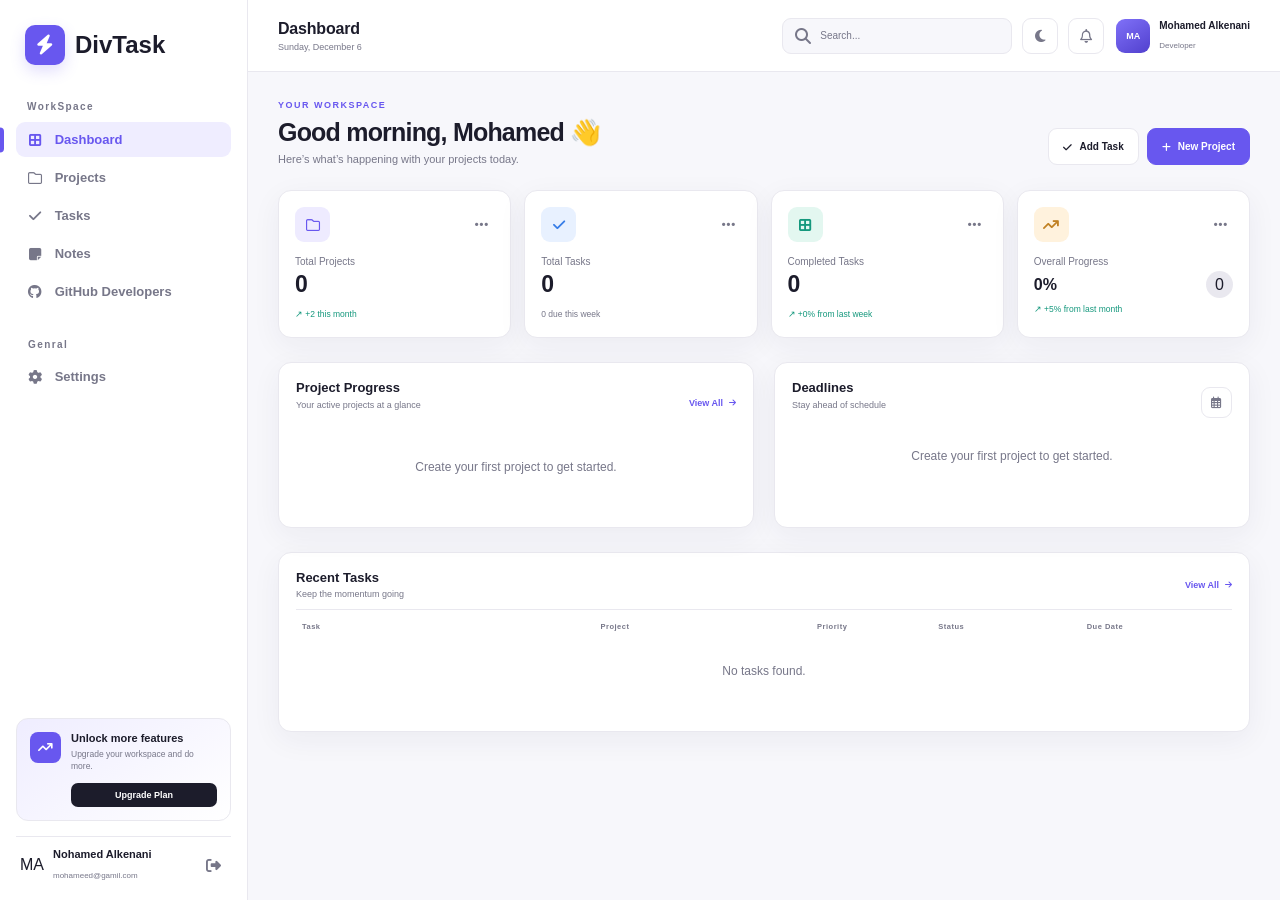
==== commit 8020b487: "End Bulid Dashboard Page , Project Page And Task Page" ====
--- a/index.html
+++ b/index.html
@@ -113,7 +113,7 @@
 
         <!-- Completed Tasks -->
 
-        <article class="stat-card tasks-completed">
+        <article class="stat-card tasks-complited">
           <div class="icons">
             <div class="stat-icon green">
               <i class="fa-solid fa-border-all"></i>
@@ -291,7 +291,7 @@
               <span>DevTask Dashboard </span>
               <span class="badge high">High</span>
               <span class="badge todo">Todo</span>
-              <span class="due-day current"
+              <span class="due-day crrunt"
                 ><i class="fa-solid fa-clock"></i>Today
               </span>
               <button>
--- a/css/style.css
+++ b/css/style.css
@@ -527,7 +527,7 @@
   border-top: 1px solid var(--border);
 }
 
-.image-profile {
+.imge-profile {
   width: 34px;
   height: 34px;
   min-width: 34px;
@@ -715,11 +715,11 @@
   display: block;
 }
 
-.notifications-list .result {
+.notifications-list .reslut {
   padding: 22px 0 26px;
 }
 
-.notifications-list .result h2 {
+.notifications-list .reslut h2 {
   margin: 0;
   color: var(--muted);
   font-size: 14px;
@@ -1401,7 +1401,7 @@
 
 .badge.Low,
 .badge.state-in-Completed,
-.badge.state-completed {
+.badge.state-complite {
   color: var(--green);
   background: var(--green-soft);
 }
@@ -1442,17 +1442,17 @@
 }
 
 /* Projects Toolbar */
-.toolbar {
+.tolbar {
   display: flex;
   flex-wrap: wrap;
   gap: 20px;
 }
 
-.toolbar .search-box input {
+.tolbar .search-box input {
   width: 300px;
 }
 
-.toolbar button {
+.tolbar button {
   border: 1px solid var(--border);
   background: var(--surface);
   color: var(--muted);
@@ -1461,7 +1461,7 @@
   font-size: 9.5px;
 }
 
-.toolbar button.active {
+.tolbar button.active {
   background: var(--primary-soft);
   color: var(--primary);
   border-color: #cfc8ff;
@@ -1738,7 +1738,7 @@
   gap: 5px;
 }
 
-.table-rows .table-body div .due-day.current {
+.table-rows .table-body div .due-day.crrunt {
   color: var(--red);
 }
 
@@ -1896,19 +1896,19 @@
   margin: 0;
 }
 
-.developers .github-hero .toolbar {
+.developers .github-hero .tolbar {
   margin-top: 20px;
   justify-content: center;
 }
 
-.developers .github-hero .toolbar button {
+.developers .github-hero .tolbar button {
   background-color: var(--primary);
   color: #fff;
   font-weight: bold;
   transition: var(--transition);
 }
 
-.developers .github-hero .toolbar button:hover {
+.developers .github-hero .tolbar button:hover {
   transform: translateY(-2px);
 }
 
@@ -2170,7 +2170,7 @@
   display: none;
 }
 
-.image-profile.has-photo {
+.imge-profile.has-photo {
   background-size: cover;
   background-position: center;
   background-repeat: no-repeat;
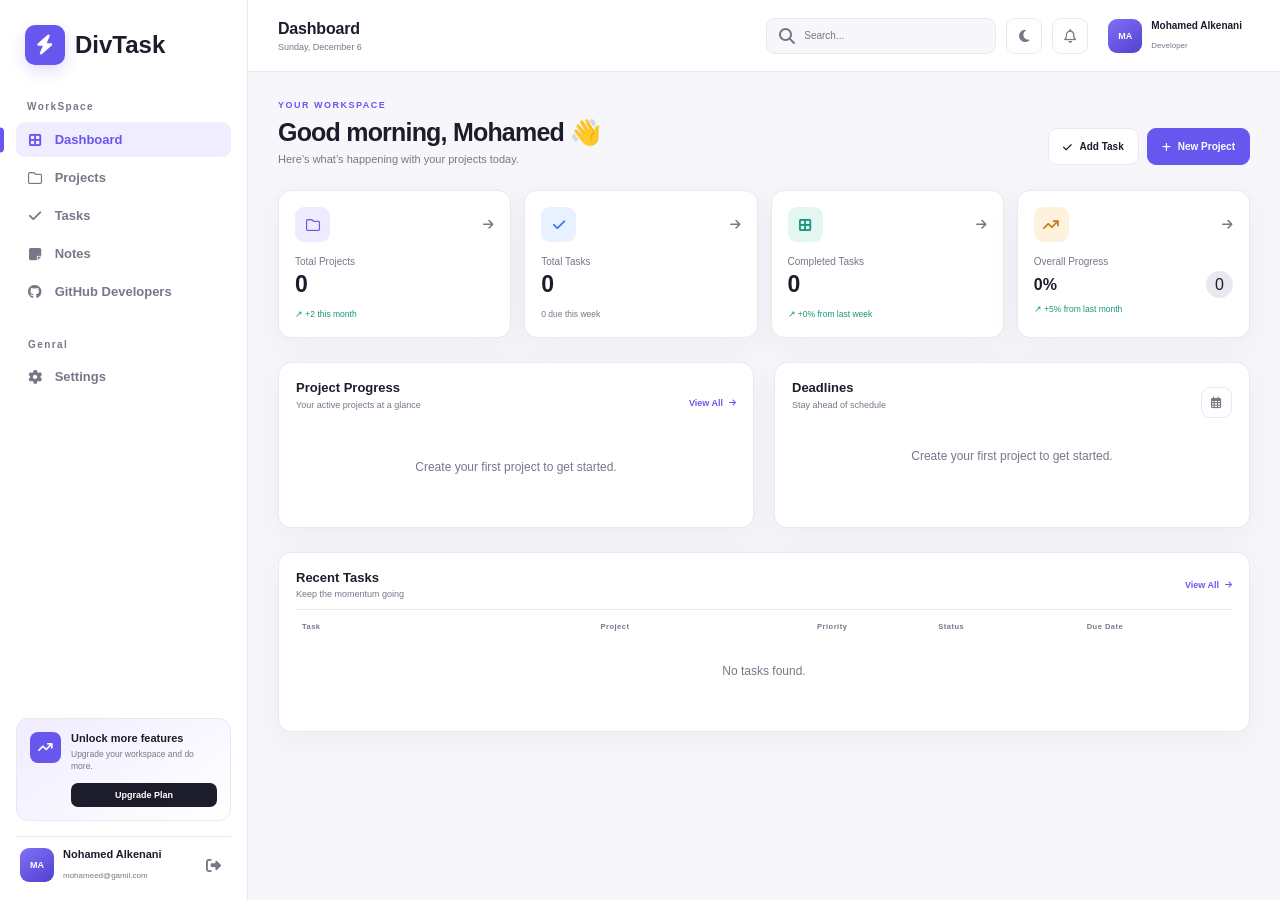
==== commit 961a55e9: "fexid Dashboard Page" ====
--- a/index.html
+++ b/index.html
@@ -79,9 +79,9 @@
               <i class="fa-regular fa-folder"></i>
             </div>
 
-            <button>
-              <i class="fa-solid fa-ellipsis"></i>
-            </button>
+            <a href="./projects.html">
+              <i class="fa-solid fa-arrow-right"></i>
+            </a>
           </div>
 
           <p>Total Projects</p>
@@ -99,9 +99,9 @@
               <i class="fa-solid fa-check"></i>
             </div>
 
-            <button>
-              <i class="fa-solid fa-ellipsis"></i>
-            </button>
+            <a href="./tasks.html">
+              <i class="fa-solid fa-arrow-right"></i>
+            </a>
           </div>
 
           <p>Total Tasks</p>
@@ -118,10 +118,10 @@
             <div class="stat-icon green">
               <i class="fa-solid fa-border-all"></i>
             </div>
-
-            <button>
-              <i class="fa-solid fa-ellipsis"></i>
-            </button>
+            
+            <a href="./tasks.html">
+              <i class="fa-solid fa-arrow-right"></i>
+            </a>
           </div>
 
           <p>Completed Tasks</p>
@@ -138,9 +138,9 @@
               <i class="fa-solid fa-arrow-trend-up"></i>
             </div>
 
-            <button>
-              <i class="fa-solid fa-ellipsis"></i>
-            </button>
+            <a href="./tasks.html">
+              <i class="fa-solid fa-arrow-right"></i>
+            </a>
           </div>
 
           <p>Overall Progress</p>
--- a/css/style.css
+++ b/css/style.css
@@ -540,6 +540,20 @@
   font-weight: 700;
 }
 
+a.imge-profile {
+  transition: var(--transition);
+}
+
+a.imge-profile:hover {
+  transform: translateY(-2px);
+  box-shadow: 0 0 0 2px var(--primary-soft);
+}
+
+a.imge-profile:focus-visible {
+  outline: 2px solid var(--primary);
+  outline-offset: 2px;
+}
+
 .info-user > div:nth-child(2) {
   flex: 1;
   min-width: 0;
@@ -731,6 +745,19 @@
   align-items: center;
   gap: 9px;
   margin-left: 2px;
+  padding: 5px 8px;
+  border-radius: 10px;
+  cursor: pointer;
+  transition: var(--transition);
+}
+
+.header-user:hover {
+  background: var(--primary-soft);
+}
+
+.header-user:focus-visible {
+  outline: 2px solid var(--primary);
+  outline-offset: 2px;
 }
 
 .header-user .name h2 {
@@ -1064,11 +1091,16 @@
   justify-content: space-between;
 }
 
-.icons > button {
+.icons > a {
   border: 0;
   background: transparent;
   color: var(--muted);
-  font-size: 15px;
+  font-size: 12px;
+  transition: var(--transition);
+}
+.icons > a:hover {
+  transform: translateX(-2px);
+  color: var(--primary);
 }
 
 .stat-icon {
@@ -1469,8 +1501,8 @@
 
 .project .cards {
   display: grid;
-  grid-template-columns: repeat(auto-fill, minmax(290px, 1fr));
-  gap: 14px;
+  grid-template-columns: repeat(auto-fill, minmax(310px, 1fr));
+  gap: 16px;
   margin-top: 50px;
 }
 
@@ -1559,21 +1591,26 @@
 }
 
 /* Project Cards */
-.project .cards > div > .project-card {
-  flex: 1;
-}
-
 .project .cards .project-card {
+  display: flex;
+  flex-direction: column;
+  height: 100%;
+  min-height: 235px;
   background-color: var(--surface);
-  border: 1px var(--border);
+  border: 1px solid var(--border);
   box-shadow: var(--shadow);
   border-radius: 15px;
-  padding: 14px;
+  padding: 17px;
   transition: var(--transition);
 }
 
 .project .cards .project-card:hover {
-  transform: translateY(-2px);
+  transform: translateY(-3px);
+  box-shadow: 0 14px 34px rgba(37, 31, 76, 0.1);
+}
+
+.project .project-card .progress-label {
+  margin-top: auto;
 }
 
 .project .project-card .project-meta {
@@ -1643,6 +1680,7 @@
 
 .project .project-card .open-project {
   width: 100%;
+  display: flex;
   color: var(--primary);
   justify-content: center;
   align-items: center;
@@ -1650,13 +1688,16 @@
   font-size: 9px;
   font-weight: 600;
   background: var(--primary-soft);
-  border-width: 0px;
-  border-style: none;
-  border-color: currentcolor;
-  border-image: none;
+  border: 0;
   border-radius: 8px;
   gap: 4px;
   padding: 8px;
+  transition: var(--transition);
+}
+
+.project .project-card .open-project:hover {
+  background: var(--primary);
+  color: #fff;
 }
 
 /* Tasks Summary */
@@ -1668,7 +1709,8 @@
   margin-top: 50px;
 }
 
-.task-summary .card {
+.task-summary .card,
+.note-summary .card {
   display: flex;
   align-items: center;
   gap: 10px;
@@ -1676,14 +1718,24 @@
   background: var(--surface);
   border: 1px solid var(--border);
   border-radius: 11px;
-}
-
-.task-summary .card .info h3 {
+  transition: var(--transition);
+}
+
+.task-summary .card:hover,
+.note-summary .card:hover {
+  transform: translateY(-2px);
+  border-color: var(--primary);
+}
+
+.task-summary .card .info h3,
+.note-summary .card .info h3 {
   margin: 0 0 5px 0;
   color: var(--text);
-}
-
-.task-summary .card .info p {
+  font-size: 18px;
+}
+
+.task-summary .card .info p,
+.note-summary .card .info p {
   font-size: 10px;
   color: var(--muted);
 }
@@ -1857,6 +1909,7 @@
 }
 
 /* Developers Page */
+
 .developers .github-hero {
   text-align: center;
   margin-top: 40px;
